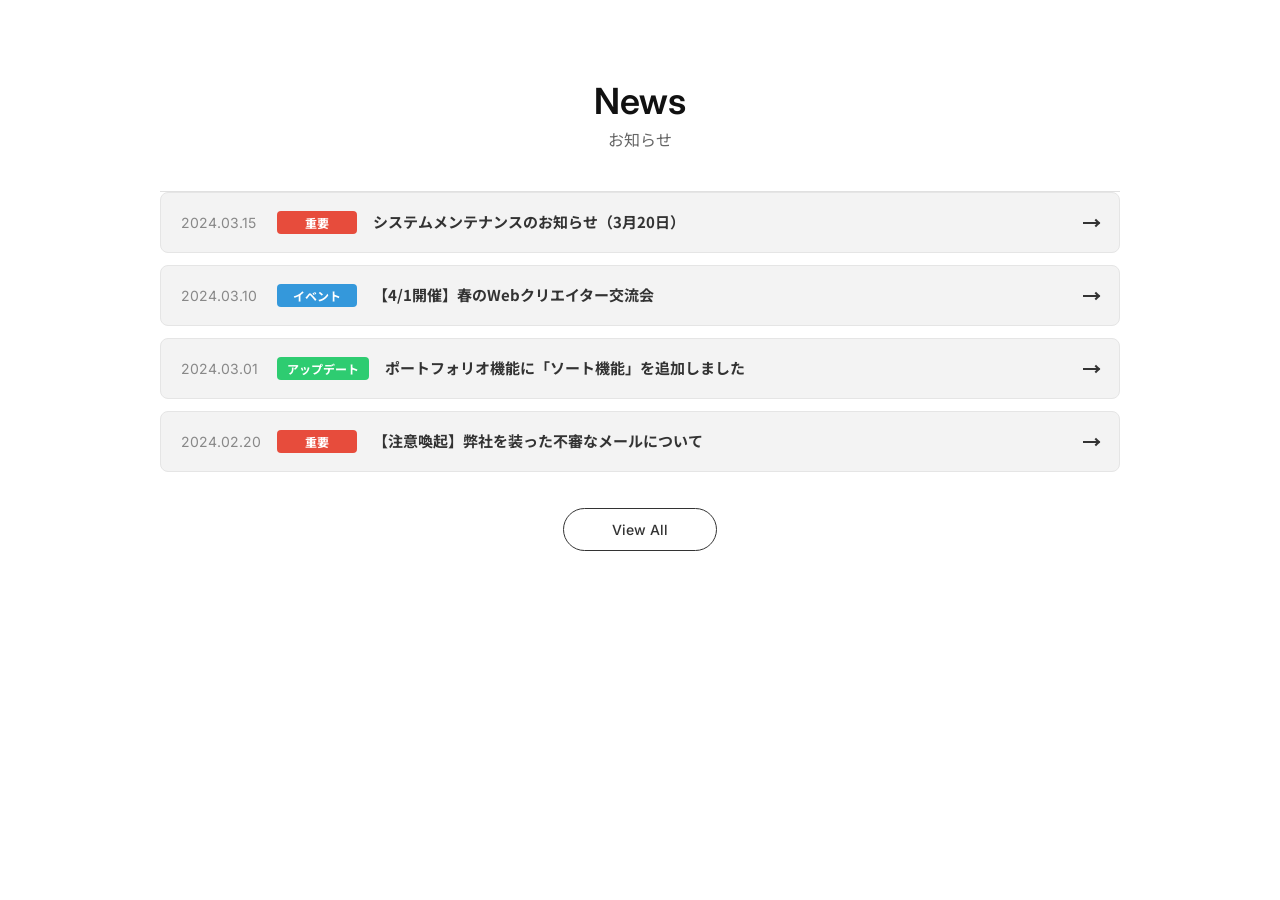
==== index.html @ e1fb47fe "初回アップ" ====
<!DOCTYPE html>
<html lang="ja">
<head>
  <meta charset="UTF-8">
  <meta name="viewport" content="width=device-width, initial-scale=1.0">
  <title>News / お知らせ</title>
  <link rel="preconnect" href="https://fonts.googleapis.com">
  <link rel="preconnect" href="https://fonts.gstatic.com" crossorigin>
  <link href="https://fonts.googleapis.com/css2?family=Noto+Sans+JP:wght@400;500;700&family=Inter:wght@400;500;600&display=swap" rel="stylesheet">

  <link rel="stylesheet" href="./css/style.css">
  </head>

  <body>
<section class="news">
  <div class="news__inner">

      <h2 class="news__heading">
        <span class="news__heading-en">News</span>
        <span class="news__heading-ja">お知らせ</span>
      </h2>


    <div class="news__list">

      <article class="news__item">
        <a href="#" class="news__link">
        <time class="news__date" datetime="2024-03-15">2024.03.15</time>
        <span class="news__label news__label--important">重要</span>
        <p class="news__title">システムメンテナンスのお知らせ（3月20日）</p>
        <span class="news__arrow"></span>
        </a>
      </article>

      <article class="news__item">
        <a href="#" class="news__link">
        <time class="news__date" datetime="2024-03-10">2024.03.10</time>
        <span class="news__label news__label--event">イベント</span>
        <p class="news__title">【4/1開催】春のWebクリエイター交流会</p>
        <span class="news__arrow"></span>
        </a>
      </article>

      <article class="news__item">
        <a href="#" class="news__link">
        <time class="news__date" datetime="2024-03-01">2024.03.01</time>
        <span class="news__label news__label--update">アップデート</span>
        <p class="news__title">ポートフォリオ機能に「ソート機能」を追加しました</p>
        <span class="news__arrow"></span>
        </a>
      </article>

      <article class="news__item">
        <a href="#" class="news__link">
        <time class="news__date" datetime="2024-02-20">2024.02.20</time>
        <span class="news__label news__label--important">重要</span>
        <p class="news__title">【注意喚起】弊社を装った不審なメールについて</p>
        <span class="news__arrow"></span>
        </a>
      </article>

    </div>

    <div class="news__btn-wrap">
      <a href="#" class="news__btn">View All</a>
    </div>

  </div>
</section>

</body>
</html>
---- css/style.css ----
/* ===========================
       Reset & Base
    =========================== */
    *, *::before, *::after {
      box-sizing: border-box;
      margin: 0;
      padding: 0;
    }

    body {
      font-family: 'Noto Sans JP', 'Inter', sans-serif;
      color: #333;
    }

    a{
      text-decoration: none;
      color:#333;
    }

    /* ===========================
       News Section
    =========================== */
    .news {
      padding: 80px 0;
    }

    .news__inner {
      max-width: 1000px;
      margin: 0 auto;
      padding: 0 20px;
    }

    /* ===========================
       Heading
    =========================== */
    .news__heading {
      text-align: center;
      margin-bottom: 40px;
    }

    .news__heading-en {
      display: block;
      font-family: 'Inter', sans-serif;
      font-size: 36px;
      font-weight: 600;
      color: #111;
      line-height: 1.2;
    }

    .news__heading-ja {
      display: block;
      font-size: 16px;
      font-weight: 400;
      color: #666;
      margin-top: 4px;
    }

    /* ===========================
       List
    =========================== */
    .news__list {
      border-top: 1px solid #e0e0e0;
    }

    /* ===========================
       Item
    =========================== */
    .news__item {
      padding: 0;
      border-bottom: none;
      margin-bottom: 12px;
    }

    .news__link {
      display: flex;
      align-items: center;
      gap: 16px;
      width: 100%;
      padding: 18px 20px;
      background: #f3f3f3;
      border: 1px solid #e5e5e5;
      border-radius: 8px;
      transition: background-color 0.2s, border-color 0.2s;
    }

    .news__link:hover {
      background-color: #fff;
      border-color: #dcdcdc;
    }

    .news__date {
      font-family: 'Inter', sans-serif;
      font-size: 14px;
      color: #888;
      white-space: nowrap;
      min-width: 80px;
    }

    /* ===========================
       Labels
    =========================== */
    .news__label {
      display: inline-block;
      font-size: 12px;
      font-weight: 700;
      padding: 3px 10px;
      border-radius: 4px;
      white-space: nowrap;
      min-width: 80px;
      text-align: center;
    }

    .news__label--important {
      background-color: #E74C3C;
      color: #fff;
    }

    .news__label--event {
      background-color: #3498db;
      color: #fff;
    }

    .news__label--update {
      background-color: #2ecc71;
      color: #fff;
    }

    .news__title {
      flex: 1;
      font-size: 15px;
      font-weight: 700;
      line-height: 1.5;
    }

.news__arrow {
  width: 16px;
  height: 2px;
  background-color: #333;
  position: relative;
  flex-shrink: 0;
  transition: all 0.2s;
}

.news__arrow::after {
  content: '';
  position: absolute;
  right: 0;
  top: 50%;
  width: 6px;
  height: 6px;
  border-top: 2px solid #333;
  border-right: 2px solid #333;
  transform: translateY(-50%) rotate(45deg);
  transition: all 0.2s;
}
.news__link:hover .news__arrow {
  background-color: transparent;
}

    /* ===========================
       Button
    =========================== */
    .news__btn-wrap {
      text-align: center;
      margin-top: 36px;
    }

    .news__btn {
      display: inline-block;
      padding: 12px 48px;
      border: 1px solid #333;
      border-radius: 999px;
      background: transparent;
      font-size: 14px;
      font-family: 'Inter', sans-serif;
      font-weight: 500;
      color: #333;
      cursor: pointer;
      transition: background-color 0.2s, color 0.2s;
      text-decoration: none;
    }

    .news__btn:hover {
      background-color: #333;
      color: #fff;
    }

    /* ===========================
       SP (768px以下)
    =========================== */

@media (max-width: 768px) {
    .news {
      padding: 40px 0;
    }

    .news__inner {
      padding: 0 20px;
      max-width: 415px;
      margin: 0 auto;
    }

    .news__heading {
      margin-bottom: 32px;
    }

    .news__heading-en {
      font-size: 26px;
    }

    .news__heading-ja {
      font-size: 14px;
    }

    .news__list {
      border-top: none;
    }

    .news__item {
      padding: 0;
      margin-bottom: 12px;
      border-bottom: none;
      background: transparent;
    }

    .news__link {
      display: grid;
      grid-template-columns: auto auto 1fr auto;
      grid-template-areas:
        "date label . arrow"
        "title title title arrow";
      column-gap: 8px;
      row-gap: 8px;
      align-items: center;
      width: 100%;

      background-color: #f3f3f3;
      border-radius: 12px;
      padding: 16px;
      transition: background-color 0.2s;
    }

    .news__link:hover {
      background-color: #e9e9e9;
    }

    .news__date {
      grid-area: date;
      font-size: 12px;
      min-width: auto;
      color: #888;
    }

    .news__label {
      grid-area: label;
      font-size: 11px;
      padding: 2px 8px;
      min-width: auto;
      justify-self: start;
    }

    .news__title {
      grid-area: title;
      width: 100%;
      font-size: 14px;
      line-height: 1.5;
      font-weight: 700;

      display: -webkit-box;
      -webkit-line-clamp: 2;
      -webkit-box-orient: vertical;
      overflow: hidden;
      text-overflow: ellipsis;
    }

    .news__arrow {
      grid-area: arrow;
      justify-self: end;
      align-self: center;
    }

    .news__btn-wrap {
      margin-top: 16px;
    }

    .news__btn {
      padding: 10px 40px;
      font-size: 14px;
    }
  }
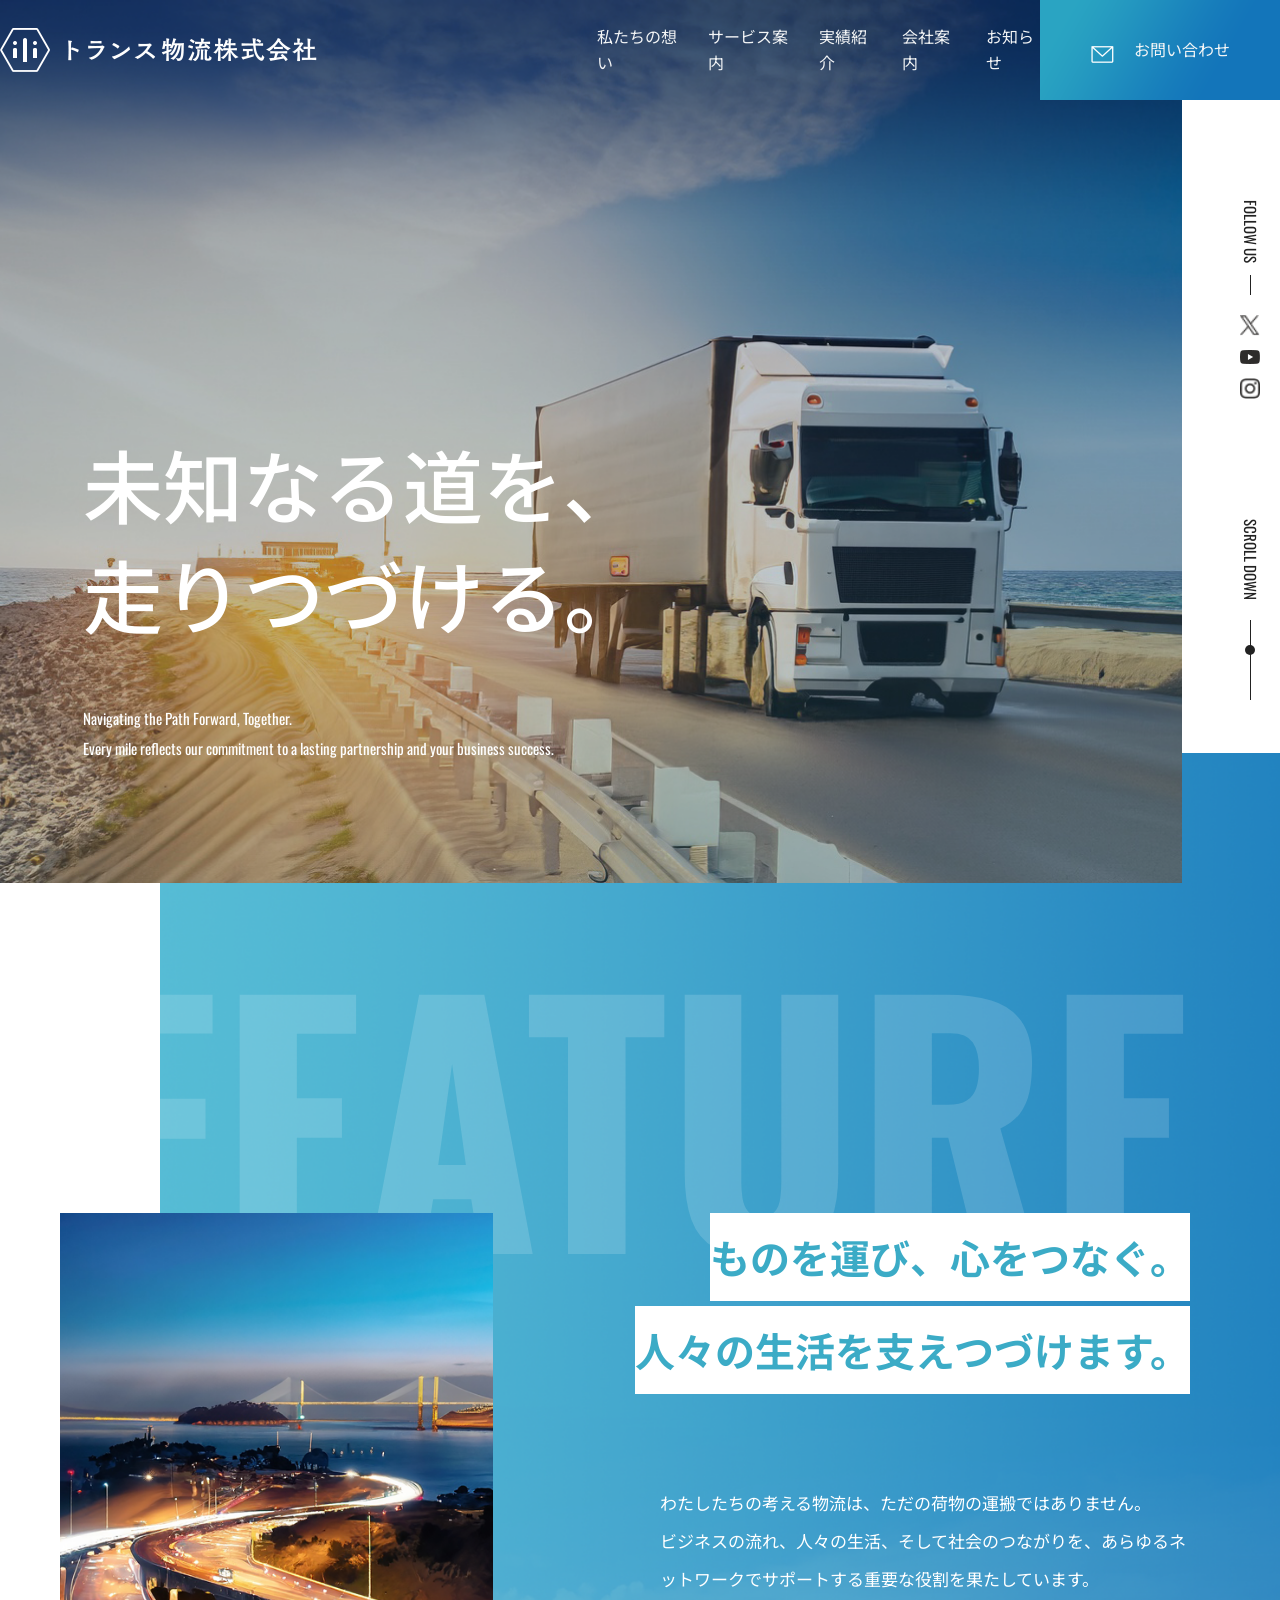
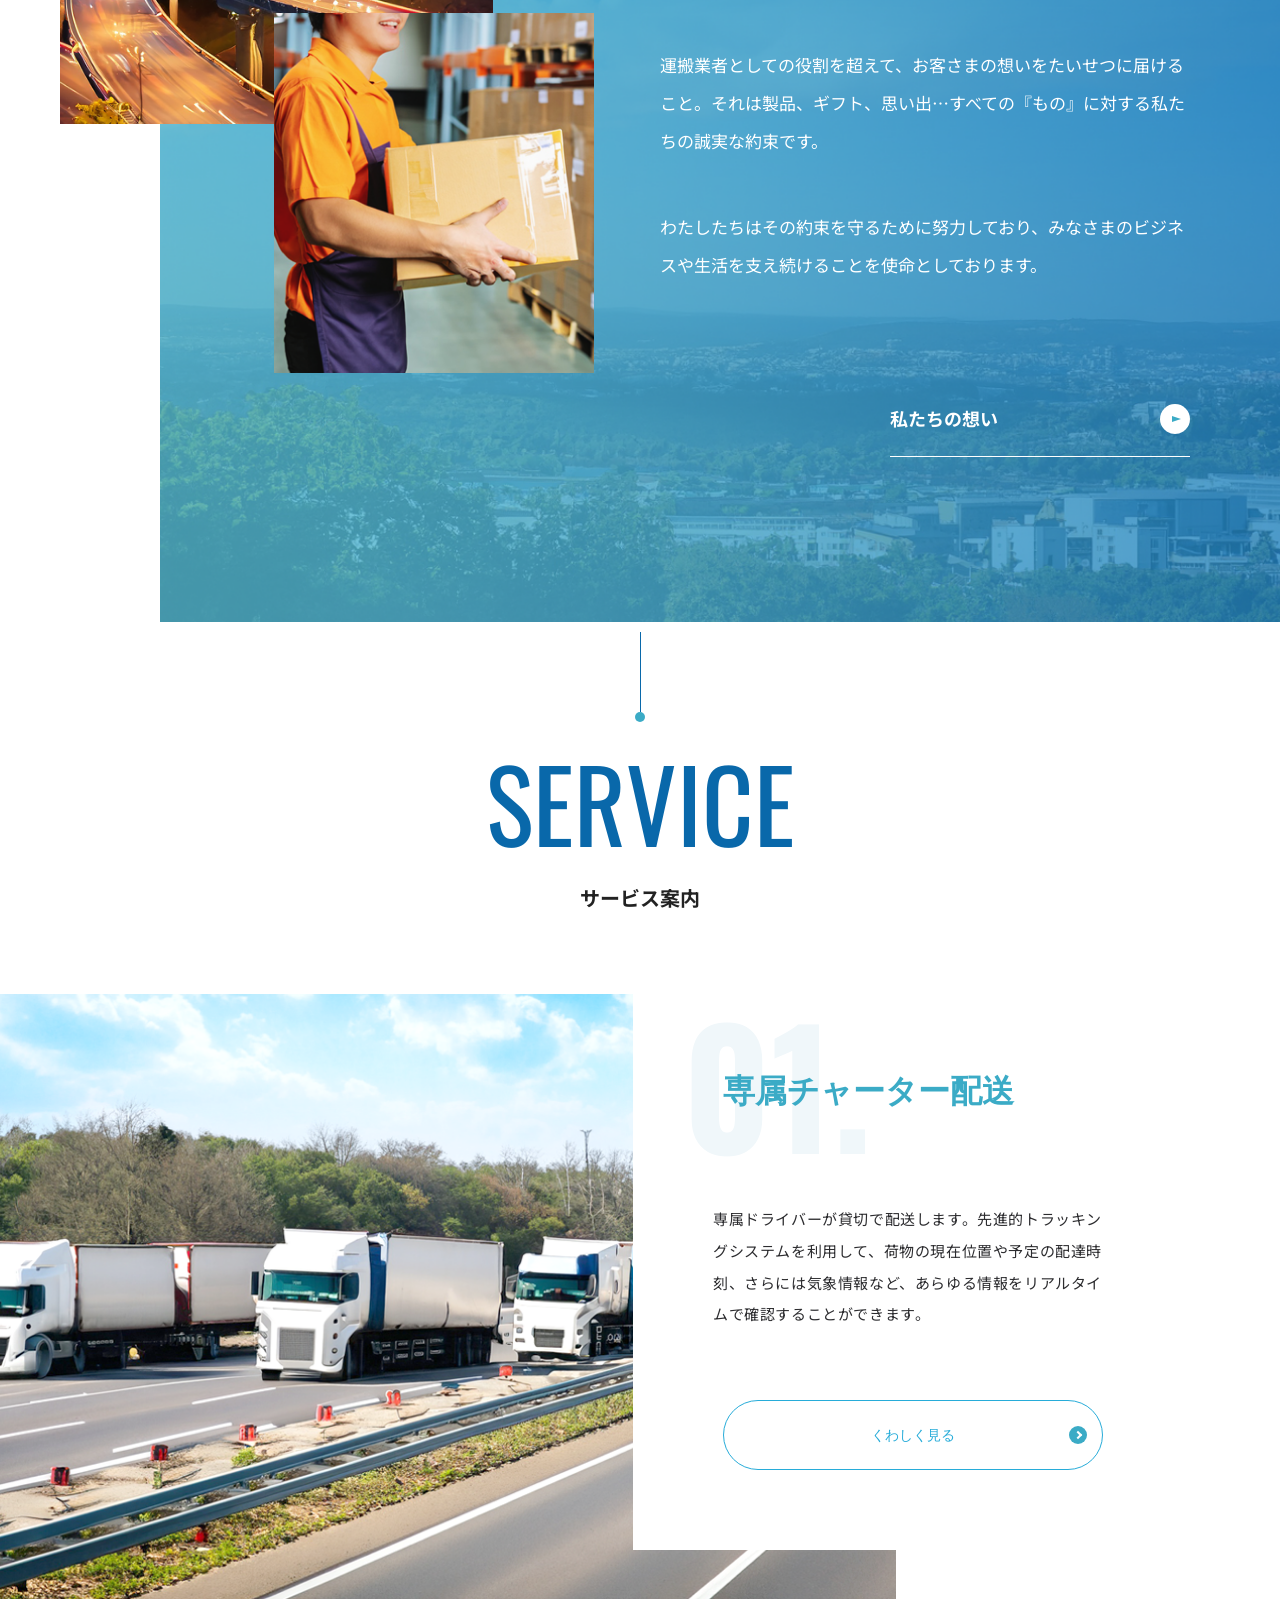
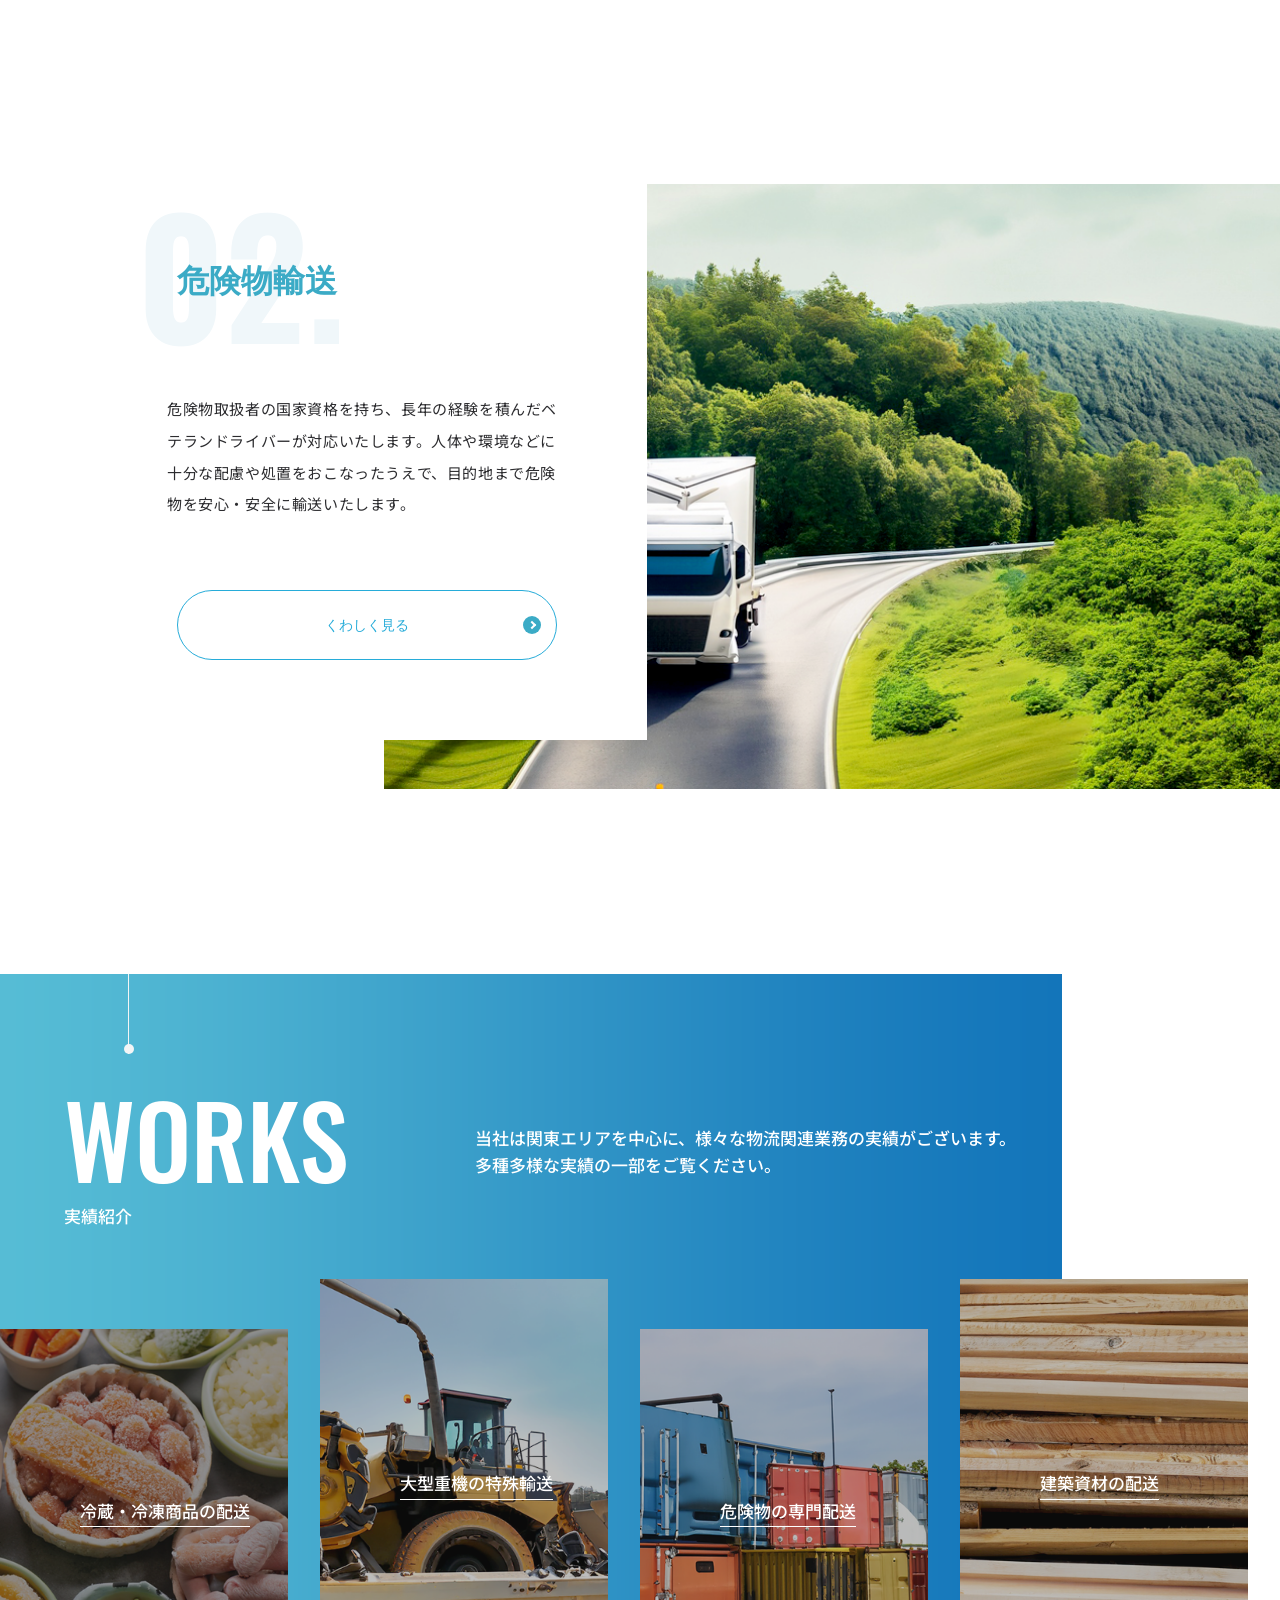
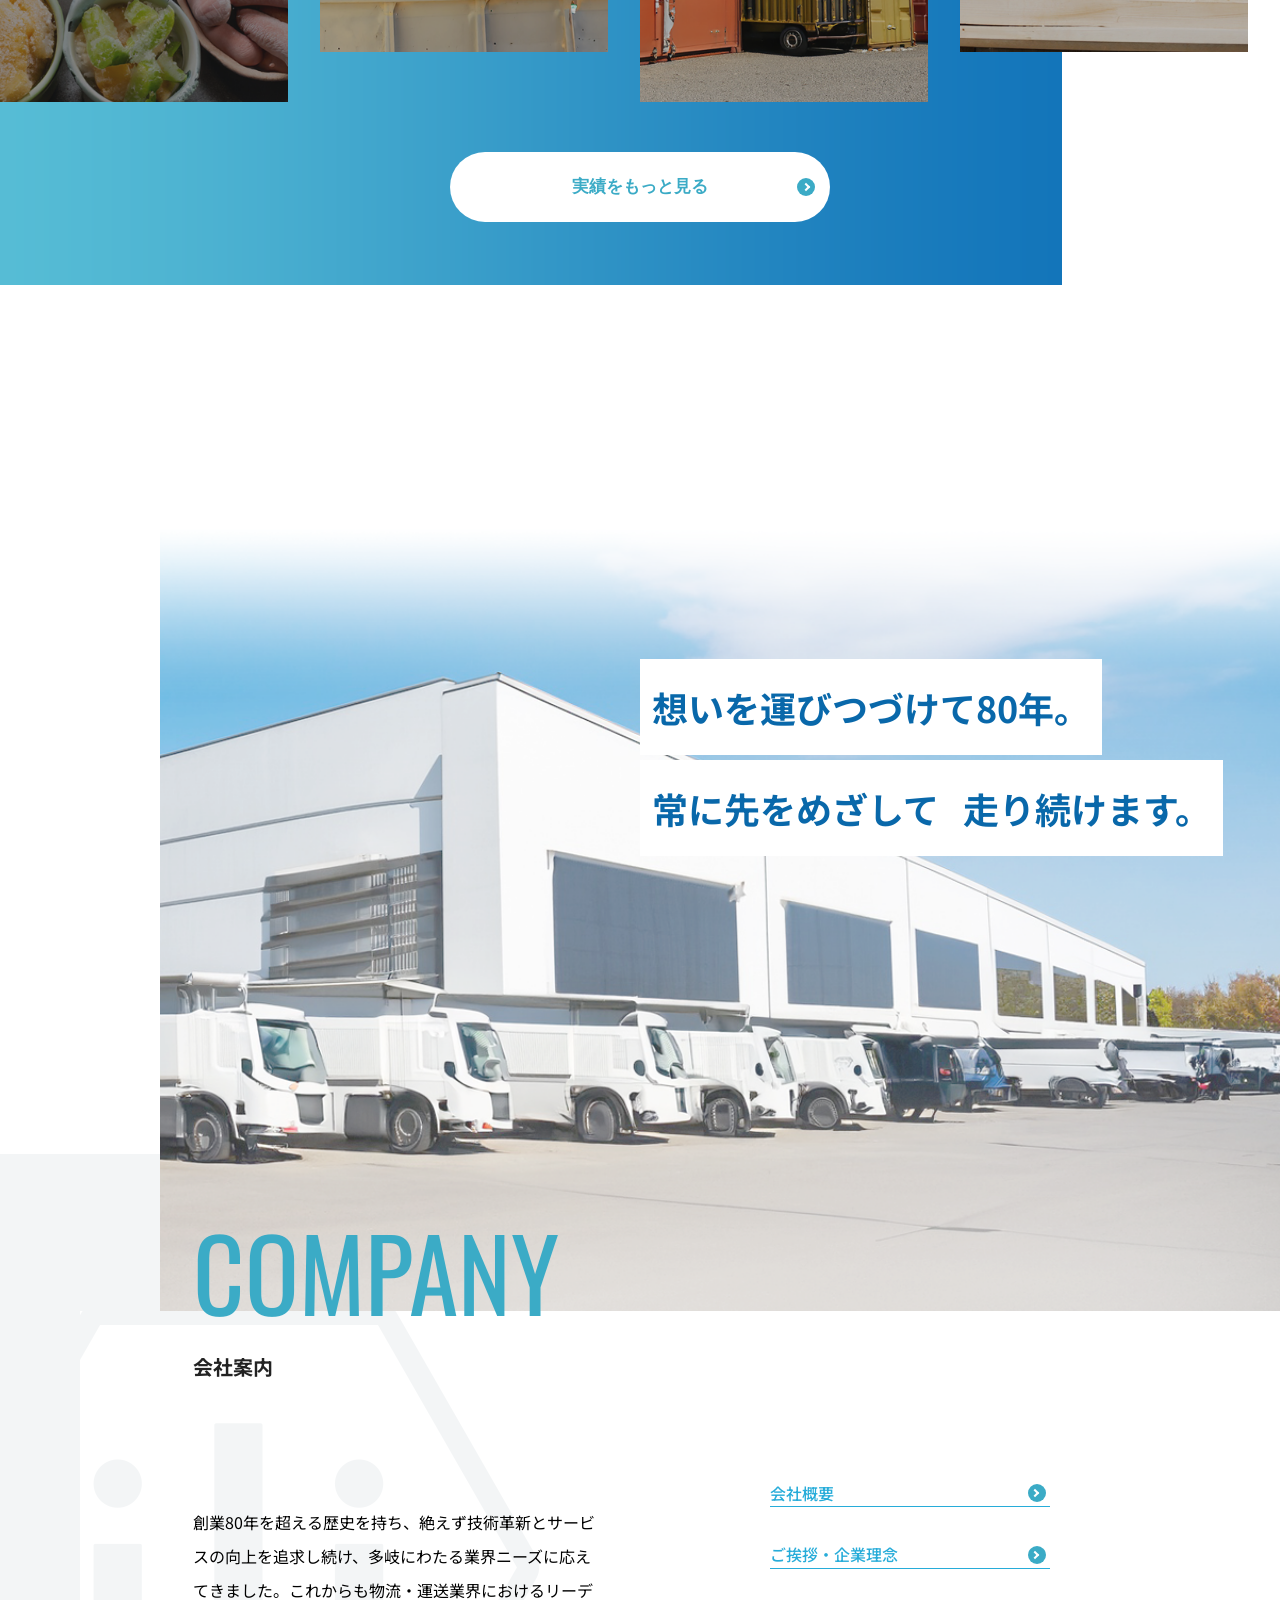
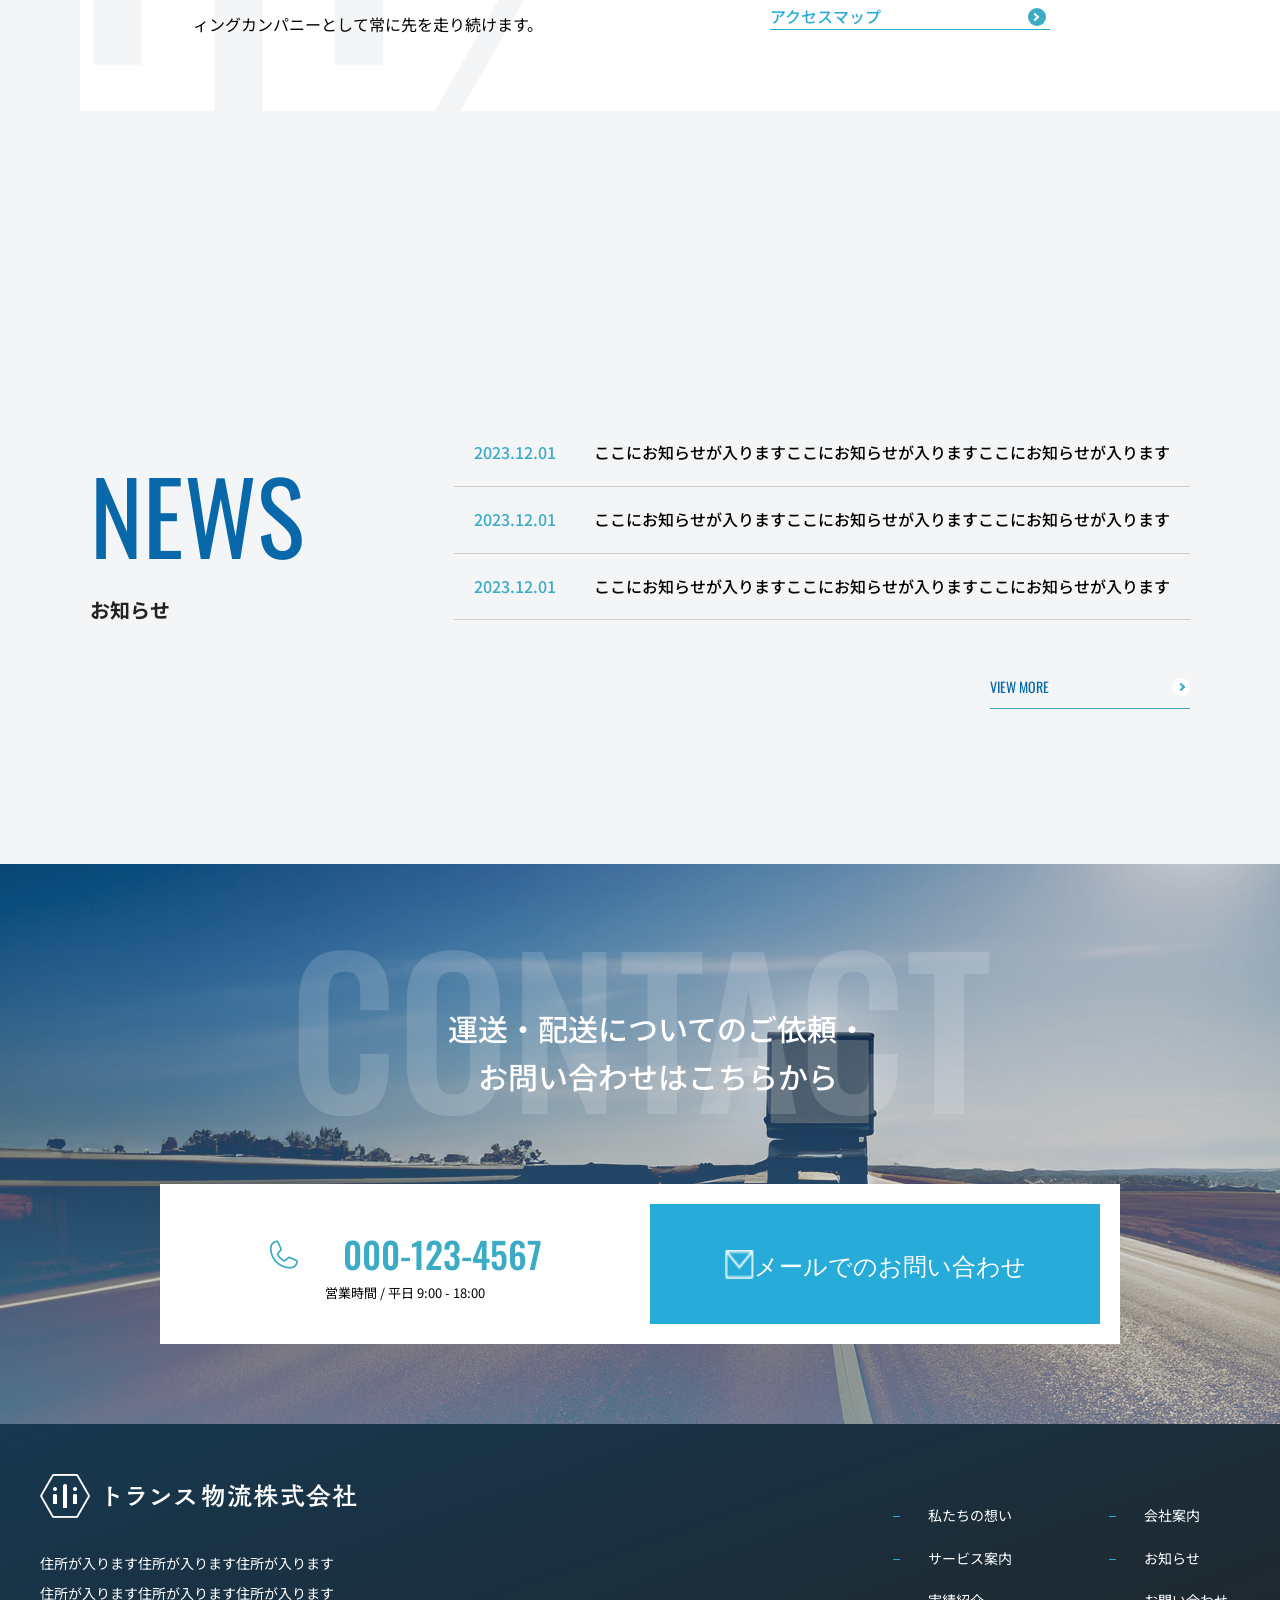
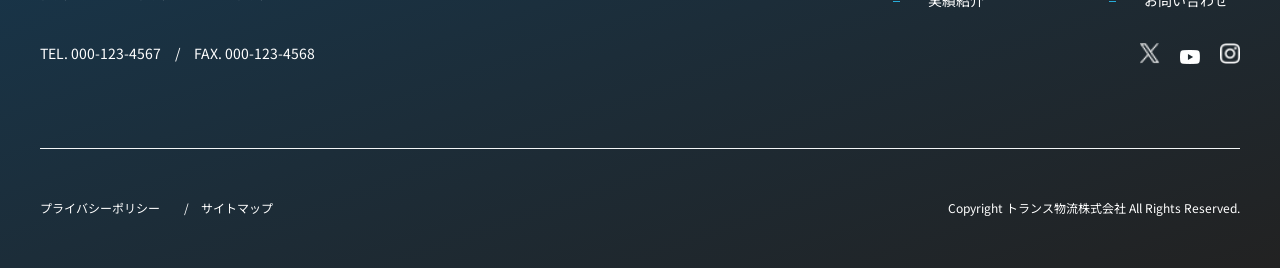
==== commit dccbd848: "正しいデータに修正" ====
--- a/index.html
+++ b/index.html
@@ -3,70 +3,244 @@
 <head>
   <meta charset="UTF-8">
   <meta name="viewport" content="width=device-width, initial-scale=1.0">
-  <title>News / お知らせ</title>
-  <link rel="preconnect" href="https://fonts.googleapis.com">
-  <link rel="preconnect" href="https://fonts.gstatic.com" crossorigin>
-  <link href="https://fonts.googleapis.com/css2?family=Noto+Sans+JP:wght@400;500;700&family=Inter:wght@400;500;600&display=swap" rel="stylesheet">
-
-  <link rel="stylesheet" href="./css/style.css">
-  </head>
-
-  <body>
-<section class="news">
-  <div class="news__inner">
-
-      <h2 class="news__heading">
-        <span class="news__heading-en">News</span>
-        <span class="news__heading-ja">お知らせ</span>
-      </h2>
-
-
-    <div class="news__list">
-
-      <article class="news__item">
-        <a href="#" class="news__link">
-        <time class="news__date" datetime="2024-03-15">2024.03.15</time>
-        <span class="news__label news__label--important">重要</span>
-        <p class="news__title">システムメンテナンスのお知らせ（3月20日）</p>
-        <span class="news__arrow"></span>
-        </a>
-      </article>
-
-      <article class="news__item">
-        <a href="#" class="news__link">
-        <time class="news__date" datetime="2024-03-10">2024.03.10</time>
-        <span class="news__label news__label--event">イベント</span>
-        <p class="news__title">【4/1開催】春のWebクリエイター交流会</p>
-        <span class="news__arrow"></span>
-        </a>
-      </article>
-
-      <article class="news__item">
-        <a href="#" class="news__link">
-        <time class="news__date" datetime="2024-03-01">2024.03.01</time>
-        <span class="news__label news__label--update">アップデート</span>
-        <p class="news__title">ポートフォリオ機能に「ソート機能」を追加しました</p>
-        <span class="news__arrow"></span>
-        </a>
-      </article>
-
-      <article class="news__item">
-        <a href="#" class="news__link">
-        <time class="news__date" datetime="2024-02-20">2024.02.20</time>
-        <span class="news__label news__label--important">重要</span>
-        <p class="news__title">【注意喚起】弊社を装った不審なメールについて</p>
-        <span class="news__arrow"></span>
-        </a>
-      </article>
-
-    </div>
-
-    <div class="news__btn-wrap">
-      <a href="#" class="news__btn">View All</a>
-    </div>
-
+  <title>トランス物流株式会社</title>
+
+    <link rel="icon" href="./pc_img/logo_mark.png">
+
+    <link rel="stylesheet" href="./css/reset.css">
+    <link rel="stylesheet" href="./css/style.css">
+
+    <link rel="preconnect" href="https://fonts.googleapis.com">
+<link rel="preconnect" href="https://fonts.gstatic.com" crossorigin>
+<link href="https://fonts.googleapis.com/css2?family=Noto+Sans+JP:wght@100..900&family=Oswald:wght@200..700&display=swap" rel="stylesheet">
+
+</head>
+<body>
+
+<div id="header"></div>
+
+      <!-- ▼mainvisual -->
+<main>
+    <div class="mv img-zoom">
+      <img src="./pc_img/visual.png" alt="">
+        <div class="catch">
+    <h1>未知なる道を、<br>
+      走りつづける。</h1>
+      <p>Navigating the Path Forward, Together.<br>
+Every mile reflects our commitment to a lasting partnership <br class="break-keep">and your business success.</p>
   </div>
-</section>
+    </div>
+    <!-- ▼sns -->
+    <div class="sns_wrapper">
+<div class="sns">
+  <p class="follow_text">FOLLOW US</p>
+  <span class="sns_line"></span>
+  <div class="sns_list">
+    <a href="#"><img src="./pc_img/icon_x.png" alt=""></a>
+    <a href="#"><img src="./pc_img/icon_youtube.png" alt=""></a>
+    <a href="#"><img src="./pc_img/icon_insta.png" alt=""></a>
+  </div>
+</div>
+    <div class="scroll">
+      <p>SCROLL DOWN</p>
+      <div class="scrolldown"><span></span></div>
+    </div>
+  </div>
+
+    <section class= "feature">
+    <div class="feature_inner">
+      <h2 class="heading_h2 fade-up">FEATURE</h2>
+    <div class="feature_img-area">
+    <div class="feature_img img-zoom">
+      <img src="./pc_img/img01.png" alt="">
+    </div>
+    <div class="feature_img img-zoom">
+      <img src="./pc_img/img02.png" alt="">
+    </div>
+    </div>
+    <div class="feature_text-area">
+      <div class="feature_text">
+      <p class="feature_text_lead">ものを運び、心をつなぐ。</p>
+      <p class="feature_text_lead">人々の生活を支えつづけます。</p>
+      </div>
+    <div class="feature__sentence">
+      <p class="feature__text">
+                わたしたちの考える物流は、ただの荷物の運搬ではありません。<br>
+                ビジネスの流れ、人々の生活、そして社会のつながりを、あらゆるネットワークでサポートする重要な役割を果たしています。
+              </p>
+              <p class="feature__text">
+                運搬業者としての役割を超えて、お客さまの想いをたいせつに届けること。それは製品、ギフト、思い出…すべての『もの』に対する私たちの誠実な約束です。
+              </p>
+              <p class="feature__text">
+                わたしたちはその約束を守るために努力しており、みなさまのビジネスや生活を支え続けることを使命としております。
+              </p>
+    </div>
+                <div class="feature__btn btn-border">
+              <a href="">私たちの想い</a>
+            </div>
+    </div>
+    </div>
+  </section>
+
+          <div class="scrolldown2"><span></span></div>
+
+              <section class="service_section">
+          <h2 class="heading__h2 fade-up">SERVICE<span>サービス案内</span></h2>
+      <ol class="service_list">
+        <li class="service_item">
+          <div class="service_img img-zoom">
+            <img src="./pc_img/service_img.png" alt="">
+          </div>
+          <div class="service_text">
+            <h3 class="heading__h3"><span>01.</span>専属チャーター配送</h3>
+            <p class="service__text">
+                専属ドライバーが貸切で配送します。先進的トラッキングシステムを利用して、荷物の現在位置や予定の配達時刻、さらには気象情報など、あらゆる情報をリアルタイムで確認することができます。
+              </p>
+              <div class="service_btn">
+                <a href="#" class="arrow3">くわしく見る</a>
+              </div>
+          </div>
+        </li>
+        <li class="service_item">
+          <div class="service_img img-zoom">
+        <img src="./pc_img/service2_img.png" alt="">
+          </div>
+          <div class="service_text">
+              <h3 class="heading__h3"><span>02.</span>危険物輸送</h3>
+            <p class="service__text">
+                危険物取扱者の国家資格を持ち、長年の経験を積んだベテランドライバーが対応いたします。人体や環境などに十分な配慮や処置をおこなったうえで、目的地まで危険物を安心・安全に輸送いたします。
+              </p>
+              <div class="service_btn">
+                <a href="#" class="arrow3">くわしく見る</a>
+              </div>
+          </div>
+        </li>
+      </ol>
+    </section>
+
+        <section class="work_section">
+    <div class="scrolldown3"><span></span></div>
+    <div class="work_flex">
+      <div class="work_heading">
+    <h2 class="fade-up">WORKS</h2>
+          <p>実績紹介</p>
+        </div>
+          <p class="work_text">当社は関東エリアを中心に、様々な物流関<br class="break-keep">連業務の実績がございます。<br>
+多種多様な実績の一部をご覧ください。</p>
+          </div>
+          <div class="work_flex_wrap">
+            <div class="work_contents work_item img-zoom">
+              <img src=".//pc_img/img-w-1.png" alt="">
+            <p>冷蔵・冷凍商品の配送</p>
+            </div>
+            <div class="work_contents img-zoom">
+              <img src=".//pc_img/img-w-2.png" alt="">
+            <p>大型重機の特殊輸送</p>
+            </div>
+            <div class="work_contents work_item img-zoom">
+              <img src=".//pc_img/img-w-3.png" alt="">
+            <p>危険物の専門配送</p>
+          </div>
+            <div class="work_contents img-zoom">
+              <img src=".//pc_img/img-w-4.png" alt="">
+            <p>建築資材の配送</p>
+          </div>
+        </div>
+                  <div class="work_link">
+          <a href="#" class="arrow3">実績をもっと見る</a>
+          </div>
+    </section>
+
+    
+    <section class="company_section">
+      <div class="bg_img img-zoom">
+        <img src=".//pc_img/bg_company.png" alt="">
+      </div>
+      <div class="company_catch">
+        <!-- <p>想いを運びつづけて80年。</p>
+        <p>常に先をめざして</p>
+        <p class="break-keep">走り続けます。</p> -->
+          <span>想いを運びつづけて80年。</span><br>
+          <span>常に先をめざして</span
+          ><br  class="break-keep"><span>走り続けます。</span>
+      </div>
+      <div class="company_inner">
+          <h2 class="heading__h2 fade-up">COMPANY<span>会社案内</span></h2>
+          
+            <div class="company_inner_contents">
+                <p class="company_text">
+              創業80年を超える歴史を持ち、絶えず技術革新とサービスの向上を追求し続け、多岐にわたる業界ニーズに応えてきました。これからも物流・運送業界におけるリーディングカンパニーとして常に先を走り続けます。
+            </p>
+              <div class="company_inner_right">
+                <div class="company_flex"><a href="#">会社概要</a><a href="#" class="arrow2"></a></div>
+                <div class="company_flex"><a href="#">ご挨拶・企業理念</a><a href="#" class="arrow2"></a></div>
+                <div class="company_flex"><a href="#">アクセスマップ</a><a href="#" class="arrow2"></a></div>
+              </div>
+            </div>
+          </div>
+    </section>
+
+            <section class="news_section">
+          <div class="news_inner">
+            <div class="news">
+              <h2 class="heading__h2 fade-up">NEWS<span>お知らせ</span></h2>
+        <div class="new_box">
+           <ul class="news-list">
+    <li class="item">
+        <a href="#">
+            <p class="date">2023.12.01</p>
+            <p class="title">ここにお知らせが入りますここにお知らせが入りますここにお知らせが入ります</p>
+        </a>
+    </li>
+    <li class="item">
+        <a href="#">
+            <p class="date">2023.12.01</p>
+            <p class="title">ここにお知らせが入りますここにお知らせが入りますここにお知らせが入ります</p>
+        </a>
+    </li>
+    <li class="item">
+        <a href="#">
+            <p class="date">2023.12.01</p>
+            <p class="title">ここにお知らせが入りますここにお知らせが入りますここにお知らせが入ります</p>
+        </a>
+    </li>
+</ul>
+        </div>
+
+                </div>
+        <div class="new_link">
+        <a href="#" class="arrow">VIEW MORE</a>
+      </div>
+      </div>
+    </section>
+
+
+         <section class="CONTACT_section">
+      <h2 class="fade-up">CONTACT</h2>
+        <div class="contact_text">
+          <p>運送・配送についてのご依頼・<br>
+            お問い合わせはこちらから</p>
+        </div>
+        <div class="contact_inner">
+          <div class="contact_inner_left">
+            <div class="contact_inner_left_flex">
+            <img src=".//pc_img/icon_tel.png" alt="">
+            <p>000-123-4567</p>
+            </div>
+            <p class="contact_inner_text">営業時間 / 平日 9:00 - 18:00</p>
+          </div>
+        <a href="#" class="contact_inner_right">
+          <img src="./pc_img/icon_mail.png" alt="">
+            <p>メールでのお問い合わせ</p>
+        </a>
+      </div>
+      </section>
+</main>
+
+<div id="footer"></div>
+
+<script src="./js/jquery-3.7.1.js"></script>
+<script src="./js/script.js"></script>
 
 </body>
-</html>
+</html>
--- a/css/style.css
+++ b/css/style.css
@@ -1,291 +1,2120 @@
-
-    /* ===========================
-       Reset & Base
-    =========================== */
-    *, *::before, *::after {
-      box-sizing: border-box;
-      margin: 0;
-      padding: 0;
-    }
-
-    body {
-      font-family: 'Noto Sans JP', 'Inter', sans-serif;
-      color: #333;
-    }
-
-    a{
-      text-decoration: none;
-      color:#333;
-    }
-
-    /* ===========================
-       News Section
-    =========================== */
-    .news {
-      padding: 80px 0;
-    }
-
-    .news__inner {
-      max-width: 1000px;
-      margin: 0 auto;
-      padding: 0 20px;
-    }
-
-    /* ===========================
-       Heading
-    =========================== */
-    .news__heading {
-      text-align: center;
-      margin-bottom: 40px;
-    }
-
-    .news__heading-en {
-      display: block;
-      font-family: 'Inter', sans-serif;
-      font-size: 36px;
-      font-weight: 600;
-      color: #111;
-      line-height: 1.2;
-    }
-
-    .news__heading-ja {
-      display: block;
-      font-size: 16px;
-      font-weight: 400;
-      color: #666;
-      margin-top: 4px;
-    }
-
-    /* ===========================
-       List
-    =========================== */
-    .news__list {
-      border-top: 1px solid #e0e0e0;
-    }
-
-    /* ===========================
-       Item
-    =========================== */
-    .news__item {
-      padding: 0;
-      border-bottom: none;
-      margin-bottom: 12px;
-    }
-
-    .news__link {
-      display: flex;
-      align-items: center;
-      gap: 16px;
-      width: 100%;
-      padding: 18px 20px;
-      background: #f3f3f3;
-      border: 1px solid #e5e5e5;
-      border-radius: 8px;
-      transition: background-color 0.2s, border-color 0.2s;
-    }
-
-    .news__link:hover {
-      background-color: #fff;
-      border-color: #dcdcdc;
-    }
-
-    .news__date {
-      font-family: 'Inter', sans-serif;
-      font-size: 14px;
-      color: #888;
-      white-space: nowrap;
-      min-width: 80px;
-    }
-
-    /* ===========================
-       Labels
-    =========================== */
-    .news__label {
-      display: inline-block;
-      font-size: 12px;
-      font-weight: 700;
-      padding: 3px 10px;
-      border-radius: 4px;
-      white-space: nowrap;
-      min-width: 80px;
-      text-align: center;
-    }
-
-    .news__label--important {
-      background-color: #E74C3C;
-      color: #fff;
-    }
-
-    .news__label--event {
-      background-color: #3498db;
-      color: #fff;
-    }
-
-    .news__label--update {
-      background-color: #2ecc71;
-      color: #fff;
-    }
-
-    .news__title {
-      flex: 1;
-      font-size: 15px;
-      font-weight: 700;
-      line-height: 1.5;
-    }
-
-.news__arrow {
-  width: 16px;
-  height: 2px;
-  background-color: #333;
-  position: relative;
-  flex-shrink: 0;
-  transition: all 0.2s;
-}
-
-.news__arrow::after {
+/* ==========
+共通
+==========*/
+*,
+*::before,
+*::after {
+  box-sizing: border-box;
+}
+
+html,
+body {
+  overflow-x: hidden;
+}
+
+body {
+  color:#2c2c2f;
+  font-family: 'Noto Serif JP', serif;
+	line-height: 1.6;
+	font-size: 14px;
+  font-weight: 400;
+}
+
+img{
+  width: 100%;
+}
+
+li{
+  list-style: none;
+}
+
+a{
+  color: #000;
+}
+.heading__h2 {
+  color: #0968aa;
+  font-size: 100px;
+  font-family: "Oswald", sans-serif;
+  text-align: center;
+}
+.heading__h2 span {
+  display: block;
+  color: #222222;
+  font-weight: bold;
+  font-size: 20px;
+  font-family: "Noto Sans JP", sans-serif;
+  text-align: center;
+}
+.heading__h3 {
+  position: relative;
+  z-index: 1;
+  margin-top: -40px;
+  margin-bottom: 50px;
+  padding: 108px 40px 40px 40px;
+  color: #3babc6;
+  font-weight: bold;
+  font-size: 32px;
+  font-family: "Oswald", sans-serif;
+}
+.heading__h3 span {
+  position: absolute;
+  top: 0;
+  left: 0;
+  z-index: -1;
+  color: #f0f7fa;
+  font-size: 160px;
+  font-family: "Oswald", sans-serif;
+}
+.break-keep{
+  display: none;
+}
+
+@media screen and (max-width: 767px) {
+
+.break-keep{
+    display: block;
+  }
+}
+/* ==========
+header
+==========*/
+.burger_menu{
+  display: none;
+}
+
+header {
+	align-items: center;
+	position: fixed;
+	z-index: 1000;
+	width: 100%;
+}
+
+.header.change-color{
+  background-color: #1660739e;
+}
+
+header > .flex{
+  display: flex;
+  align-items: center;
+  justify-content: space-between;
+}
+
+.flex{
+  display: flex;
+  flex-wrap: nowrap;
+  align-items: center;
+}
+
+.flex li a{
+  color: #f3f5f6;
+  font-size: 16px;
+  font-weight: 400;
+}
+
+.log2 img{
+  width: 50%;
+}
+.logo{
+  align-items: center;
+  gap: 18px;
+  justify-content: center;
+}
+
+nav{
+  font-family: "Noto Sans JP";
+  font-weight: 700;
+  color: #f3f5f6;
+  flex: 1;
+  display: flex;
+  justify-content: center;
+}
+
+header ul{
+  gap: 30px;
+  margin: 0 0 0 280px;
+}
+
+.contact{
+  background-image: url(../pc_img/長方形\ 5.png);
+  width: 240px;
+  height: 100px;
+  padding: 0;
+  display: flex;
+  align-items: center;
+  gap: 20px;
+  justify-content: center;
+  z-index: 1000;
+}
+
+.contact a{
+  align-items: center;
+  color: #f3f5f6;
+  font-family: "Noto Sans JP";
+  font-size: 16px;
+  font-weight: 400;
+  margin: 0;
+}
+
+@media screen and (max-width: 1200px){
+  
+  .flex_sp_none{
+    display: none;
+  }
+.logo {
+  margin-right: 0;
+}
+header > .flex {
+  justify-content: center;
+}
+
+  .burger_btn{
+  position: absolute;
+  right: 0;
+  top: 0;
+  }
+
+  .menu_btn {
+  background-image: url("../pc_img/btn_bg.png");
+  background-size: cover;
+  background-repeat: no-repeat;
+	width: 70px;
+	height: 70px;
+	cursor: pointer;
+	z-index: 9999;
+
+	position: relative;
+}
+.menu_btn span {
+	display: inline-block;
+	position: absolute;
+	width: 50%;
+	height: 1px;
+	background: #fff;
+	transition: all .4s;
+  top: 50%;
+  left: 50%;
+  transform: translate(-50%,-50%);
+}
+.menu_btn span:nth-of-type(1){
+	top: 20px;
+}
+.menu_btn span:nth-of-type(2){
+	top: 30px;
+}
+.menu_btn span:nth-of-type(3){
+	top: 40px;
+}
+
+.burger_menu{
+  display: block;
+	width: 100%;
+	height: 60vh;
+	background-color: #3babc6;
+	z-index: 999;
+	position: fixed;
+	top: -10000px;
+	left: 0;
+  }
+
+  /* is-activeがついているとき */
+.burger_menu.is-active{
+  top: 0;
+}
+.menu_btn.is-active span:nth-of-type(1){
+	transform: translate(-11px,8px)rotate(-45deg);
+}
+.menu_btn.is-active span:nth-of-type(2){
+	display: none;
+}
+.menu_btn.is-active span:nth-of-type(3){
+	transform: translate(-11px,-8px)rotate(45deg);
+}
+
+/* ナビ全体レイアウト */
+
+.burger_menu{
+	background-color: #0968aa;
+	height: 700px;
+	align-items: center;
+	justify-content: center;
+}
+.burger_flex{
+  display: flex;
+  align-items: center;
+  gap: 10px;
+  padding: 20px 0;
+}
+.burger_list{
+  text-align: center;
+}
+.burger_menu ul{
+  display: inline-block;
+  text-align: center;
+	list-style: none;
+  padding-left: 0;
+  padding-bottom: 30px;
+  margin: 0 auto;
+}
+
+.burger_menu ul li a{
+  display: block;
+  width: 300px;
+  font-family: "Noto Sans JP";
+  font-weight: 400;
+  font-size: 17px;
+  color: #f3f5f6;
+  border-bottom: 0.5px solid #fff;
+  padding-bottom: 15px;
+  text-align: start;
+}
+ .arrow4{
+  position: relative;
+ }
+.arrow4:before{
   content: '';
-  position: absolute;
-  right: 0;
-  top: 50%;
   width: 6px;
   height: 6px;
-  border-top: 2px solid #333;
-  border-right: 2px solid #333;
+  border: 0;
+  border-top: solid 2px #fff;
+  border-right: solid 2px #fff;
+  transform: rotate(45deg);
+  position: absolute;
+  top: 0;
+  right: 0;
+  bottom: 0;
+  margin: auto;
+}
+.burger_contact{
+  align-items: center;
+  background-color: #fff;
+  margin: 0 auto;
+  width: 300px;
+  height: 200px;
+  padding: 20px;
+}
+.burger_inner img{
+  width: 29px;
+  height: 29px;
+}
+.burger_inner{
+  display: flex;
+  flex-wrap: nowrap;
+  justify-content: center;
+  gap: 20px;
+  align-items: center;
+  margin: 0 auto;
+}
+.burger_inner p{
+  font-family: "Oswald", sans-serif;
+  font-size: 30px;
+  font-weight: bold;
+  color: #3babc6;
+}
+
+.burger_text{
+  color: #000;
+  font-family: "Noto Sans JP", sans-serif;
+  font-size: 16px;
+  margin: 0 auto;
+  text-align: center;
+}
+.burger_contact_sub{
+  margin-top: 10px;
+  background-color: #27acd9;
+  width: 260px;
+  height: 80px;
+}
+.burger_contact_sub p{
+  color: #ffffff;
+  font-size: 16px;
+}
+/* ハンバーガーメニューこのうえまで */
+}
+
+/* ==========
+mainvisual
+==========*/
+.mv{
+  position: relative;
+  z-index: 1;
+}
+.mv{
+  width: calc(100% - 98px);
+}
+.mv img{
+  height: 883px;
+  object-fit: cover;
+}
+.catch{
+  position: absolute;
+  bottom: 120px;
+  left: 7%;
+  color: #ffffff;
+}
+.catch h1{
+  font-size: 80px;
+  font-weight: 500;
+  font-family: "Noto Sans JP", sans-serif;
+  font-optical-sizing: auto;
+  line-height: 1.375;
+  margin-bottom: 55px;
+}
+.catch p{
+  font-size: 15px;
+  font-family: "Oswald", sans-serif;
+  line-height: 2;
+}
+.break-keep{
+  display: none;
+}
+@media screen and (max-width: 767px) {
+  .mv {
+    width: calc(100% - 40px);
+  }
+  .mv img {
+    height: 608px;
+    object-fit: cover;
+    object-position: 65% center;
+  }
+  .catch {
+  left: 20px;
+  bottom: 20px;
+}
+  .catch h1 {
+    font-size: 30px;
+    line-height: 1.5;
+    margin-bottom: 24px;
+  }
+  .catch p {
+    font-size: 10px;
+    line-height: 2;
+  }
+.break-keep{
+  display: block;
+}
+}
+
+
+/* ==========
+sns
+==========*/
+.sns_wrapper{
+  position: absolute;
+  top: 200px;
+  right: 0;
+  width: 60px;
+  display: flex;
+  flex-direction: column;
+  align-items: center;
+  overflow: hidden;
+}
+
+.sns{
+  width: 100%;
+  display: flex;
+  flex-direction: column;
+  align-items: center;
+}
+
+.follow_text{
+  writing-mode: vertical-rl;
+  text-orientation: mixed;
+  margin: 0;
+  color: #222222;
+  font-size: 15px;
+  font-family: "Oswald", sans-serif;
+  line-height: 1;
+}
+
+.sns_line{
+  display: block;
+  width: 1px;
+  height: 20px;
+  background-color: #222222;
+  margin: 12px 0 20px;
+}
+
+.sns_list{
+  display: flex;
+  flex-direction: column;
+  align-items: center;
+  gap: 14px;
+  margin: 0;
+  padding: 0;
+}
+
+.sns_list img{
+  display: block;
+  width: 20px;
+}
+
+.scroll{
+  width: 100%;
+  display: flex;
+  flex-direction: column;
+  align-items: center;
+  margin-top: 120px;
+}
+
+.scroll p{
+  writing-mode: vertical-rl;
+  text-orientation: mixed;
+  margin: 0;
+  color: #222222;
+  font-size: 15px;
+  font-family: "Oswald", sans-serif;
+  line-height: 1;
+}
+
+.scrolldown{
+  position: relative;
+  width: 1px;
+  height: 80px;
+  margin-top: 20px;
+  background: #222222;
+}
+
+.scrolldown:before {
+  content: "";
+  position: absolute;
+  left: 50%;
+  bottom: 45px;
+  width: 10px;
+  height: 10px;
+  transform: translateX(-50%);
+  border-radius: 50%;
+  background:#222222;
+  animation:
+    circlemove 1.6s ease-in-out infinite,
+    cirlemovehide 1.6s ease-out infinite;
+}
+
+.scrolldown:after{
+  display: none;
+}
+@keyframes circlemove{
+      0%{bottom:45px;}
+     100%{bottom:-5px;}
+ }
+
+@keyframes cirlemovehide{
+      0%{opacity:0}
+     50%{opacity:1;}
+    80%{opacity:0.9;}
+  100%{opacity:0;}
+ }
+
+
+@media screen and (max-width: 767px) {
+.sns {
+  display: none;
+}
+
+  .scroll-down {
+    right: -20px;
+  }
+
+  .sns_wrapper{
+  top: 100px;
+}
+}
+
+
+/* ==========
+feature_新
+==========*/
+.feature {
+  position: relative;
+  margin-top: -130px;
+  /* margin-bottom: 190px; */
+  padding: 0 7% 0 12.5%;
+}
+@media screen and (min-width: 1800px) {
+  .feature {
+    padding: 0 7% 0 30%;
+  }
+}
+.feature::before {
+  position: absolute;
+  right: 0;
+  content: "";
+  z-index: -1;
+  width: 87.5%;
+  height: 100%;
+  background-image: url(..//pc_img/bg_feature.png);
+  background-size: cover;
+  background-repeat: no-repeat;
+}
+
+.feature_inner{
+  display: flex;
+  position: relative;
+  max-width: 1280px;
+  margin: 0 auto 0 -100px;
+  padding: 460px 0 165px;
+  overflow-x: visible;
+}
+
+.feature .heading_h2{
+  opacity: 0.2;
+  position: absolute;
+  top: 100px;
+  right: 0;
+  color: rgba(255, 255, 255, 0.15);
+  font-size: 320px;
+  font-family: "Oswald", sans-serif;
+  font-weight: bold;
+  z-index: -1;
+}
+
+.feature_img-area{
+  position: relative;
+  width: 47.28%;
+}
+
+.feature_text-area{
+  width: 52.71%;
+}
+
+.feature_img:first-child {
+  width: 81%;
+  max-width: 500px;
+}
+.feature_img:nth-child(2) {
+  position: absolute;
+  top: 400px;
+  right: 0;
+  width: 60%;
+  max-width: 333px;
+}
+
+.feature_text{
+  margin-bottom: 90px;
+  color: #3babc6;
+  font-size: 40px;
+  text-align: right;
+  font-family: "Noto Sans JP";
+  font-weight:bold;
+}
+
+.feature_text_lead{
+  display: inline-block;
+  padding: 12px 0;
+  background-color: #ffffff;
+}
+
+.feature_text_lead:first-child{
+  margin-bottom: 5px;
+}
+
+.feature__sentence{
+  font-family: "Noto Sans JP";
+  font-weight: normal;
+  font-size: 17px;
+  color: #ffffff;
+  max-width: 530px;
+  margin-left: auto;
+}
+
+.feature__text{
+  padding-bottom: 48px;
+  line-height: 2.235;
+}
+.feature__text:last-child {
+  padding-bottom: 0;
+}
+.btn-border {
+  position: relative;
+  width: 300px;
+  margin-top: 120px;
+  margin-left: auto;
+  border-bottom: 1px solid #ffffff;
+}
+.btn-border a {
+  display: block;
+  position: relative;
+  z-index: 3;
+  width: 100%;
+  height: 100%;
+  padding-bottom: 23px;
+  color: #ffffff;
+  font-family: "Noto Sans JP";
+  font-weight:bold;
+  font-size: 18px;
+}
+.btn-border::before {
+  position: absolute;
+  right: 0;
+  z-index: 2;
+  width: 30px;
+  height: 30px;
+  border-radius: 50%;
+  background-color: #ffffff;
+  content: "";
+}
+.btn-border::after {
+  position: absolute;
+  right: 0;
+  right: 9px;
+  bottom: 34px;
+  z-index: 2;
+  border-top: 3px solid transparent;
+  border-right: 0;
+  border-bottom: 3px solid transparent;
+  border-left: 9px solid #3babc6;
+  border-style: solid;
+  content: "";
+}
+
+@media screen and (max-width: 767px) {
+.feature {
+  padding: 0;
+}
+.feature_inner{
+    flex-direction: column;
+    width: 98vw;
+    margin: 0 auto;
+    padding: 100px 20px 80px;
+}
+.feature .heading_h2{
+  top:120px;
+  left: 10%;
+  font-size: 110px;
+}
+  .feature_img-area {
+    width: 100%;
+    margin-left: auto;
+    padding: 200px 20px 0;
+  }
+  .feature_text-area {
+    width: 100%;
+    margin-left: auto;
+    padding: 0 20px 0 60px;
+  }
+  .feature_text {
+    font-size: 18px;
+    line-height: 1.6;
+    margin-bottom: 40px;
+    text-align: right;
+  }
+
+  .feature_text_lead {
+    display: inline-block;
+    padding: 4px 8px;
+    background: #fff;
+    line-height: 1.5;
+  }
+
+  .feature_text_lead:first-child {
+    margin-bottom: 6px;
+  }
+
+  .feature_img:first-child {
+    width: 70%;
+  }
+  .feature_img:nth-child(2) {
+    position: static;
+    width: 50%;
+    margin-top: -200px;
+    margin-left: auto;
+  }
+  .feature__sentence {
+    width: 100%;
+    max-width: none;
+    margin-left: 0;
+    padding: 0;
+  }
+
+  .feature__text {
+    line-height: 2.1;
+    padding-bottom: 28px;
+  }
+
+  .btn-border {
+  width: 300px;
+  margin: 50px auto 0;
+  }
+}
+
+
+/* ==========
+丸印
+==========*/
+.arrow {
+  position: relative;
+  display: inline-block;
+  padding-left: 22px;
+}
+.arrow:before {
+  content: '';
+  width: 18px;
+  height: 18px;
+  background: #fff;
+  border-radius: 50%;
+  position: absolute;
+  top: 0;
+  right: 0;
+  bottom: 0;
+  margin: auto;
+}
+
+.arrow:after {
+  content: '';
+  width: 6px;
+  height: 6px;
+  border: 0;
+  border-top: solid 2px #3babc6;
+  border-right: solid 2px #3babc6;
+  transform: rotate(45deg);
+  position: absolute;
+  top: 0;
+  right: 6px;
+  bottom: 0;
+  margin: auto;
+}
+
+
+
+.scrolldown2{
+  position:relative;
+  padding-top: 100px;
+  text-align: center;
+}
+.scrolldown2:before {
+    content: "";
+    position: absolute;
+    bottom:0;
+    left:50%;
+  width:10px;
+  height:10px;
+  border-radius: 50%;
+  background:#3babc6;
+  animation:
+    circlemove 1.6s ease-in-out infinite,
+    cirlemovehide 1.6s ease-out infinite;
+    transform: translateX(-50%);
+}
+
+@keyframes circlemove{
+      0%{bottom:45px;}
+     100%{bottom:-5px;}
+ }
+
+@keyframes cirlemovehide{
+      0%{opacity:0}
+     50%{opacity:1;}
+    80%{opacity:0.9;}
+  100%{opacity:0;}
+ }
+
+.scrolldown2:after{
+  content:"";
+  position: absolute;
+  top: 50%;
+  transform: translateY(-50%);
+  width:1px;
+  height: 80px;
+  background:#0968aa;
+/* センターにくる方法確認する */
+}
+
+
+
+/* ==========
+service
+==========*/
+.service_section .heading__h2{
+  margin-bottom: 80px;
+}
+
+.service_item{
+  display: flex;
+  position: relative;
+  margin-bottom: 185px;
+}
+
+.service_item:nth-child(2) {
+  flex-direction: row-reverse;
+}
+.service_img {
+  width: 70%;
+}
+.service_img img {
+  height: 605px;
+  object-fit: cover;
+}
+.service_text {
+  position: absolute;
+  right: 6.8%;
+  width: 560px;
+  padding: 00px 50px 80px 50px;
+  background-color: #ffffff;
+}
+.service_item:nth-child(2) .service_text{
+  right: inherit;
+  left: 6.8%;
+}
+.service_btn {
+  display: flex;
+  justify-content: center;
+  align-items: center;
+}
+
+.service_btn a{
+  display: block;
+  width: 380px;
+  height: 70px;
+  border: 1px solid #27acd9;
+  border-radius: 100vh;
+  text-align: center;
+  color: #27acd9;
+  line-height: 70px;
+}
+
+.service__text{
+  font-family: "Noto Sans JP";
+  font-size: 15px;
+  font-weight: 400;
+  max-width: 400px;
+  line-height: 2.125;
+  letter-spacing: 0.04em;
+  margin: 0 auto 70px;
+}
+
+.service_section .sb_text{
+  font-family: "Noto Sans JP";
+  font-weight: 500;
+  font-size: 17px;
+  color: #222222;
+  text-align: center;
+  margin-bottom: 150px;
+}
+@media screen and (max-width: 767px) {
+  .service_section {
+    padding: 0 20px;
+  }
+
+  .service_section .heading__h2 {
+    font-size: 48px;
+    margin-bottom: 40px;
+  }
+
+  .service_section .heading__h2 span {
+    font-size: 12px;
+  }
+
+  .service_list {
+    padding: 0;
+    margin: 0;
+  }
+
+  .service_item {
+    display: flex;
+    flex-direction: column;
+    margin-bottom: 60px;
+  }
+
+  .service_item:nth-child(2) {
+    flex-direction: column;
+  }
+
+  .service_img {
+    width: 100%;
+  }
+
+  .service_img img {
+    height: 190px;
+    object-fit: cover;
+  }
+
+  .service_text {
+    position: static;
+    width: 86%;
+    margin: -35px auto 0;
+    padding: 35px 22px 35px;
+    background-color: #fff;
+  }
+
+  .heading__h3 {
+    margin: 0 0 24px;
+    padding: 28px 0 0;
+    font-size: 18px;
+    line-height: 1.5;
+  }
+
+  .heading__h3 span {
+    top: -20px;
+    left: -10px;
+    font-size: 72px;
+  }
+
+  .service__text {
+    max-width: none;
+    margin: 0 0 30px;
+    font-size: 13px;
+    line-height: 2;
+  }
+
+  .service_btn a {
+    width: 220px;
+    height: 42px;
+    line-height: 42px;
+    font-size: 12px;
+  }
+
+  .arrow3:before {
+    width: 16px;
+    height: 16px;
+    right: 12px;
+  }
+
+  .arrow3:after {
+    right: 18px;
+  }
+    .service_item:nth-child(odd) .service_text {
+    margin: -35px 0 0 0;
+  }
+
+  /* 02（偶数）→ 右寄せ */
+  .service_item:nth-child(even) .service_text {
+    margin: -35px 0 0 auto;
+  }
+}
+
+
+/* ==========
+丸印
+==========*/
+.arrow3 {
+  position: relative;
+  display: block;
+  padding-right: 40px; /* ← アイコン分の余白 */
+  padding-right: 0;
+}
+
+/* 丸 */
+.arrow3:before {
+  content: '';
+  width: 18px;
+  height: 18px;
+  background: #3babc6;
+  border-radius: 50%;
+  position: absolute;
+  top: 50%;
+  right: 15px;
+  transform: translateY(-50%);
+}
+
+/* 矢印 */
+.arrow3:after {
+  content: '';
+  width: 6px;
+  height: 6px;
+  border-top: solid 2px #fff;
+  border-right: solid 2px #fff;
   transform: translateY(-50%) rotate(45deg);
-  transition: all 0.2s;
-}
-.news__link:hover .news__arrow {
-  background-color: transparent;
-}
-
-    /* ===========================
-       Button
-    =========================== */
-    .news__btn-wrap {
-      text-align: center;
-      margin-top: 36px;
-    }
-
-    .news__btn {
-      display: inline-block;
-      padding: 12px 48px;
-      border: 1px solid #333;
-      border-radius: 999px;
-      background: transparent;
-      font-size: 14px;
-      font-family: 'Inter', sans-serif;
-      font-weight: 500;
-      color: #333;
-      cursor: pointer;
-      transition: background-color 0.2s, color 0.2s;
-      text-decoration: none;
-    }
-
-    .news__btn:hover {
-      background-color: #333;
-      color: #fff;
-    }
-
-    /* ===========================
-       SP (768px以下)
-    =========================== */
-
-@media (max-width: 768px) {
-    .news {
-      padding: 40px 0;
-    }
-
-    .news__inner {
-      padding: 0 20px;
-      max-width: 415px;
-      margin: 0 auto;
-    }
-
-    .news__heading {
-      margin-bottom: 32px;
-    }
-
-    .news__heading-en {
-      font-size: 26px;
-    }
-
-    .news__heading-ja {
-      font-size: 14px;
-    }
-
-    .news__list {
-      border-top: none;
-    }
-
-    .news__item {
-      padding: 0;
-      margin-bottom: 12px;
-      border-bottom: none;
-      background: transparent;
-    }
-
-    .news__link {
-      display: grid;
-      grid-template-columns: auto auto 1fr auto;
-      grid-template-areas:
-        "date label . arrow"
-        "title title title arrow";
-      column-gap: 8px;
-      row-gap: 8px;
-      align-items: center;
-      width: 100%;
-
-      background-color: #f3f3f3;
-      border-radius: 12px;
-      padding: 16px;
-      transition: background-color 0.2s;
-    }
-
-    .news__link:hover {
-      background-color: #e9e9e9;
-    }
-
-    .news__date {
-      grid-area: date;
-      font-size: 12px;
-      min-width: auto;
-      color: #888;
-    }
-
-    .news__label {
-      grid-area: label;
-      font-size: 11px;
-      padding: 2px 8px;
-      min-width: auto;
-      justify-self: start;
-    }
-
-    .news__title {
-      grid-area: title;
-      width: 100%;
-      font-size: 14px;
-      line-height: 1.5;
-      font-weight: 700;
-
-      display: -webkit-box;
-      -webkit-line-clamp: 2;
-      -webkit-box-orient: vertical;
-      overflow: hidden;
-      text-overflow: ellipsis;
-    }
-
-    .news__arrow {
-      grid-area: arrow;
-      justify-self: end;
-      align-self: center;
-    }
-
-    .news__btn-wrap {
-      margin-top: 16px;
-    }
-
-    .news__btn {
-      padding: 10px 40px;
-      font-size: 14px;
-    }
-  }
+  position: absolute;
+  top: 50%;
+  right: 21px;
+}
+
+
+
+.scrolldown3{
+  position:absolute;
+  left:10%;
+  padding-top: 80px;
+}
+.scrolldown3:before {
+    content: "";
+    position: absolute;
+    bottom:0;
+    left:-4px;
+  width:10px;
+  height:10px;
+  border-radius: 50%;
+  background:#f3f5f6;
+  animation:
+    circlemove 1.6s ease-in-out infinite,
+    cirlemovehide 1.6s ease-out infinite;
+}
+
+@keyframes circlemove{
+      0%{bottom:45px;}
+     100%{bottom:-5px;}
+ }
+
+@keyframes cirlemovehide{
+      0%{opacity:0}
+     50%{opacity:1;}
+    80%{opacity:0.9;}
+  100%{opacity:0;}
+ }
+
+.scrolldown3:after{
+  content:"";
+  position: absolute;
+  bottom:0;
+  left:0;
+  width:1px;
+  height: 80px;
+  background:#f3f5f6;
+}
+
+/* ==========
+work
+==========*/
+.work_section{
+  margin-top: 100px;
+  height: 1000px;
+  background: url(../pc_img/bg_work.png) no-repeat;
+  background-size: 83%;
+}
+
+.work_section .work_flex{
+  padding-top: 100px;
+  display: flex;
+  justify-content: space-around;
+  align-items: center;
+  margin-bottom: 50px;
+}
+
+.work_section h2{
+  font-family: "Oswald", sans-serif;
+  font-size: 100px;
+  font-weight: 500;
+  line-height: 8rem;
+  color: #fff;
+  text-align: left;
+}
+
+.work_section p{
+  font-family: "Noto Sans JP";
+  font-weight: 500;
+  font-size: 17px;
+  color: #ffffff;
+  /* margin-right: 200px; */
+}
+
+.work_text{
+  font-weight: 300;
+  margin-right: 200px;
+}
+
+.work_flex_wrap{
+  display: flex;
+  justify-content: space-around;
+  margin: 0;
+}
+
+.work_flex_wrap .work_contents img{
+  width: 90%;
+}
+
+.work_contents{
+  position: relative;
+}
+
+.work_contents p{
+  position: absolute;
+  top: 45%;
+  left: 25%;
+  border-bottom:1px solid #ffffff;
+  padding-bottom: 2px;
+}
+
+.work_item{
+  margin-top: 50px;
+}
+
+.work_section .work_link {
+  max-width: 380px;
+  height: 70px;
+  margin: 50px auto 0;
+}
+.work_section .work_link a {
+  display: block;
+  width: 100%;
+  height: 100%;
+  border-radius: 70px;
+  background-color: #ffffff;
+  color: #3babc6;
+  font-weight: bold;
+  line-height: 70px;
+  font-size: 17px;
+  text-align: center;
+}
+
+@media screen and (max-width: 767px){
+  .work_section {
+    position: relative;
+  }
+
+  .scrolldown3 {
+    top: 0;
+    padding-top: 80px;
+  }
+.work_section {
+  height: auto;
+  background: url(../pc_img/sp/bg_work.png) no-repeat;
+  background-size: cover;
+  padding-bottom: 100px;
+  padding: 20px 20px 100px;
+}
+  .work_section .work_flex {
+    display: flex;
+    flex-direction: column;
+    align-items: flex-start;
+    justify-content: flex-start;
+    margin-bottom: 35px;
+  }
+  .work_heading,
+  .work_text {
+    width: 100%;
+    text-align: left;
+  }
+.work_section h2 {
+  font-size: 42px;
+  line-height: 1;
+}
+.work_text {
+  margin: 0;
+}
+.work_heading {
+  text-align: left;
+}
+.work_text {
+  text-align: left;
+}
+.work_flex_wrap {
+  flex-direction: column;
+  gap: 12px;
+}
+.work_item{
+  margin-top: 0;
+}
+
+  .work_contents {
+    width: 100%;
+    position: relative;
+  }
+
+  .work_contents img {
+    width: 100%;
+    height: 230px;
+    object-fit: cover;
+    display: block;
+  }
+
+  .work_contents p {
+    width: auto;
+    max-width: 90%;
+    left: 50%;
+    transform: translate(-50%, -50%);
+    white-space: nowrap;
+  }
+}
+
+
+/* ==========
+company
+==========*/
+
+.company_section{
+  margin-top: 100px;
+  position: relative;
+  /* background: linear-gradient(180deg, #fff 0%, #fff 50%, #c4d7d1 50%, #c4d7d1 100%); */
+  background: linear-gradient(
+  180deg,
+  transparent 0%,
+  transparent 50%,
+  #f3f5f6 50%,
+  #f3f5f6 100%
+  );
+}
+
+.company_section .bg_img{
+  z-index: 0;
+  margin-left: 12.5%;
+}
+
+.bg_img img {
+  height: 937px;
+  -o-object-fit: cover;
+  object-fit: cover;
+}
+
+.company_catch {
+  position: absolute;
+  top: 185px;
+  left: 50%;
+  color: #0968aa;
+  font-family: "Noto Sans JP", sans-serif;
+  font-weight: bold;
+  font-size: 36px;
+  line-height: 2;
+}
+.company_catch span {
+  display: inline-block;
+  margin-bottom: 5px;
+  padding: 12px;
+  background-color: #ffffff;
+}
+
+.company_section .heading__h2 {
+  padding-left: 113px;
+  color: #3babc6;
+  text-align: left;
+}
+.company_inner {
+  position: relative;
+  z-index: 10;
+  max-width: 1200px;
+  margin-top: -220px;
+  margin-left: auto;
+}
+.company_inner .heading__h2 span {
+  text-align: left;
+}
+.company_inner_contents {
+  display: flex;
+  justify-content: space-between;
+  align-items: center;
+  margin-top: -72px;
+  padding: 70px 12.5% 70px 113px;
+  background-image: url(../pc_img/logo.png);
+  background-size: auto 400px;
+  background-repeat: no-repeat;
+  gap: 20px;
+}
+
+.company_text{
+  max-width: 405px;
+  color: #000;
+  font-family: "Noto Sans JP", sans-serif;
+  font-size: 16px;
+  font-weight: 400;
+  line-height: 34px;
+}
+
+.company_inner_right{
+  margin: 100px 80px;
+}
+
+.company_flex{
+  display: flex;
+  justify-content: space-between;
+  border-bottom: solid 1px #27acd9;
+  gap: 130px;
+  margin-bottom: 35px;
+}
+
+.company_flex a{
+  color: #27acd9;
+  font-family: "Noto Sans JP", sans-serif;
+  font-size: 16px;
+  font-weight: 500;
+}
+
+/* company丸やじるし↓ */
+.arrow2 {
+  position: relative;
+  display: inline-block;
+  padding-left: 22px;
+}
+.arrow2:before {
+  content: '';
+  width: 18px;
+  height: 18px;
+  background: #3babc6;
+  border-radius: 50%;
+  position: absolute;
+  top: 0;
+  left: 0;
+  bottom: 0;
+  margin: auto;
+}
+.arrow2:after {
+  content: '';
+  width: 6px;
+  height: 6px;
+  border: 0;
+  border-top: solid 2px #fff;
+  border-right: solid 2px #fff;
+  transform: rotate(45deg);
+  position: absolute;
+  top: 0;
+  left: 4px;
+  bottom: 0;
+  margin: auto;
+}
+
+@media screen and (max-width: 767px){
+
+  .company_inner {
+    margin-top: -70px;
+    margin-bottom: 60px;
+    position: relative;
+    z-index: 2;
+    width: 88%;
+    margin-left: 0;
+    margin-right: auto;
+    background: #fff;
+  }
+.company_section {
+  margin-top: 20px;
+  background: #fff;
+}
+.company_section .heading__h2 {
+  position: static;
+  margin: 0 0 20px;
+  padding-left: 0;
+  text-align: center;
+  font-size: 42px;
+}
+.company_section .heading__h2 span {
+  font-size: 14px;
+  width: fit-content;
+  margin-left: auto;
+  margin-right: auto;
+}
+.company_catch {
+    top: 24px;
+    left: 20px;
+    font-size: 18px;
+    line-height: 1.7;
+}
+.company_catch span{
+    padding: 4px 6px;
+    margin-bottom: 4px;
+}
+.company_inner_contents {
+  display: flex;
+  flex-direction: column;
+  align-items: stretch;
+  position: static;
+  padding: 40px 24px 50px;
+  background-size: auto 250px;
+  background-position: center 20px;
+  background-repeat: no-repeat;
+  padding-top: 60px;
+}
+  .company_text,
+  .company_inner_right {
+    width: 100%;
+    max-width: none;
+  }
+    .company_flex {
+    width: 100%;
+    gap: 0;
+    margin-bottom: 22px;
+  }
+.company_text {
+  font-size: 13px;
+  line-height: 2;
+  margin-top: 40px;
+}
+.company_inner_right {
+  margin: 32px 0 0;
+}
+.company_inner_contents p{
+  text-align: left;
+  margin: 0 auto;
+}
+
+  .bg_img {
+    margin-left: 10%;
+  }
+  
+    .bg_img img {
+    width: 100%;
+    height: 500px;
+    object-fit: cover;
+  }
+}
+
+/* ==========
+news
+==========*/
+.news_section{
+  padding: 185px 0 155px 0;
+  background: #f3f5f6;
+}
+
+.news_inner{
+  max-width: 1100px;
+  margin: 0 auto;
+}
+
+.news{
+	display: flex;
+  justify-content: space-between;
+}
+.news .heading__h2 {
+  padding-top: 14px;
+  text-align: left;
+}
+.news .heading__h2 span {
+  text-align: left;
+}
+
+.news p{
+  color: #000;
+  font-family: "Noto Sans JP", sans-serif;
+  font-size: 16px;
+  font-weight: 500;
+}
+.news-list{
+  list-style: none outside;
+  /* margin: 0;
+  padding: 0; */
+  width: 100%;
+  max-width: 800px;
+}
+.news-list .item a{
+  display: flex;
+  flex-wrap: wrap;
+  flex-wrap: nowrap;
+  text-decoration: none;
+  color: #3f342e;
+  border-bottom: 1px solid #CCC;
+  padding: 20px 20px;
+}
+
+.news-list .item .date{
+  margin: 0;
+  min-width: 120px;
+  font-size: 16px;
+  color: #3babc6;
+  padding: 0 20px 0 0;
+}
+.news-list .item .title{
+  margin: 0;
+  width: 100%;
+}
+.news-list .item a:hover .title{
+  color: #2c2c2f;
+}
+
+a{
+  text-decoration: none;
+}
+
+.new_link{
+  margin-left: auto;
+  position: relative;
+  max-width: 200px;
+  margin-top: 40px;
+  border-bottom: 1px solid #3babc6;
+  line-height: 3;
+}
+
+.new_link .arrow{
+  padding-left: 0;
+  /* margin-right: 70px; */
+}
+
+.new_link a{
+  display: block;
+  font-family: "Oswald", sans-serif;
+  font-weight: 400;
+  font-size: 14px;
+  color: #0968aa;
+}
+
+@media screen and (max-width: 767px){
+.news_section {
+  text-align: center;
+  margin: 0 auto;
+  z-index: 1000;
+  padding: 10px 20px 80px;
+  }
+.news{
+  flex-direction: column;
+  margin-top: 100px;
+}
+.news .heading__h2 {
+  font-size: 48px;
+  text-align: center;
+}
+.news .heading__h2 span{
+  text-align: center;
+}
+
+.news-list .item{
+  text-align: left;
+}
+
+.news-list .item a{
+  flex-direction: column;
+}
+.news-list .item .date{
+  min-width: 100px;
+}
+.news-list .item .title{
+  margin-top: 10px;
+}
+.new_link{
+  margin-left: auto;
+}
+}
+
+/* ==========
+CONTACT
+==========*/
+.CONTACT_section{
+  width: 100%;
+  background-image: url(../pc_img/bg_contact.png);
+  background-repeat: no-repeat;
+  background-size: auto;
+  position: relative;
+  padding-bottom: 80px;
+}
+
+.CONTACT_section h2{
+  font-size: 200px;
+  font-weight: 500;
+  font-family: "Oswald", sans-serif;
+  color: rgba(255, 255, 255, 0.15);
+  opacity: 0.2;
+  text-align: center;
+  height: 50%;
+  z-index: 0;
+}
+
+.CONTACT_section .contact_text{
+  color: #fff;
+  font-family: "Noto Sans JP", sans-serif;
+  font-size: 30px;
+  font-weight: 500;
+  text-align: center;
+  z-index: 200;
+  position: absolute;
+  top: 25%;
+  left: 35%;
+}
+
+.contact_inner{
+  display: flex;
+  justify-content: center;
+  gap: 20px;
+  align-items: center;
+  background-color: #fff;
+  margin: 0 auto;
+  max-width: 960px;
+  height: 160px;
+  padding: 20px;
+}
+
+.contact_inner_left{
+  text-align: center;
+  width: calc(100% - 460px);
+}
+
+.CONTACT_section .contact_inner .contact_inner_left .contact_inner_left_flex{
+  display: flex;
+  justify-content: center;
+  gap: 10%;
+  align-items: center;
+  margin: 0 auto;
+  max-width: 100%;
+}
+
+
+.contact_inner_left img{
+  width: 29px;
+  height: 29px;
+}
+
+.contact_inner_left .contact_inner_left_flex p{
+  font-size: 36px;
+  font-weight: 500;
+  font-family: "Oswald", sans-serif;
+  color: #3babc6;
+}
+
+.contact_inner_left p{
+  color: #000;
+  font-family: "Noto Sans JP", sans-serif;
+  font-size: 13px;
+}
+
+.contact_inner_right{
+  display: flex;
+  flex-wrap: nowrap;
+  justify-content: center;
+  background-color: #27acd9;
+  width: 460px;
+  height: 120px;
+  margin: auto;
+  position: relative;
+  align-items: center;
+}
+
+.contact_inner_right img{
+  width: 29px;
+  height: 29px;
+}
+
+.contact_inner_right img::before{
+  content: "";
+  width: 50px;
+  height: 50px;
+  background-color: #3babc6;
+  position: absolute;
+  top: 0;
+}
+
+.contact_inner_right p{
+  color: #fff;
+  font-family: "Oswald", sans-serif;
+  font-size: 24px;
+}
+@media screen and (max-width: 767px){
+
+.CONTACT_section {
+  width: 100%;
+  height: 620px;
+  object-position: bottom 100px right 600px;
+  object-fit: cover;
+padding-top: 30px;
+  }
+  .CONTACT_section h2 {
+  font-size: 110px;
+  }
+  .CONTACT_section .contact_text{
+  position: static;
+  margin-top: -130px;
+  }
+  .contact_inner {
+  flex-direction: column;
+  max-width: 360px;
+  height: 200px;
+  margin-top: 100px;
+  margin-bottom: 50px;
+}
+.contact_inner_left{
+  text-align: center;
+  width:100%;
+}
+.contact_inner_text{
+  margin-left: 10%;
+}
+.contact_inner_right{
+  width: 320px;
+  height: 80px;
+  margin: 0 auto 0;
+}
+}
+
+/* ==========
+footer
+==========*/
+footer{
+background: linear-gradient(to bottom right, #163850, #222222);
+}
+
+.footer{
+  display: flex;
+  justify-content: space-between;
+  max-width: 1200px;
+  margin: 0 auto;
+  padding: 50px 0;
+  position: relative;
+}
+
+.footer::after{
+  content: "";
+  position: absolute;
+  top: 100%;
+  width: 100%;
+  height: 0.1px;
+  background-color: #f3f5f6;
+}
+
+.log2 img{
+  width: 50%;
+}
+.footer_logo{
+  gap: 18px;
+  display: flex;
+  align-items: center;
+}
+
+.footer_text{
+  margin-top: 30px;
+}
+
+.footer_text p{
+  color: #fff;
+  font-family: "Noto Sans JP", sans-serif;
+  font-size: 14px;
+  font-weight: 400;
+  line-height: 30px;
+  margin-bottom: 30px;
+}
+
+.footer_right{
+  max-width: 332px;
+  /* margin-left: auto; */
+}
+
+.footer_nav_list{
+  display: flex;
+  flex-wrap: wrap;
+  justify-content: space-between;
+  width: 100%;
+  padding: 30px 0;
+
+    row-gap: 20px;
+}
+.footer_nav_list li{
+  position: relative;
+  width: calc(50% - 50px);
+  padding-left: 20px;
+}
+
+.footer_list ul li::before{
+  content: "";
+  display: inline-block;
+  background-color: #27acd9;
+  width: 7px;
+  height: 1px;
+  position:absolute;
+  top:12px;
+  left:-15px;
+  z-index: 1000;
+}
+
+.footer_list a{
+  color: #fff;
+  font-family: "Noto Sans JP", sans-serif;
+  font-size: 14px;
+  font-weight: 400;
+}
+
+.footer_sns img{
+  width: 20px;
+  /* height: 20px; */
+} 
+
+.footer_sns{
+  display: flex;
+  justify-content: end;
+  align-items: stretch;
+  gap: 20px;
+}
+
+.footer_sns a{
+  text-decoration: none;
+}
+
+.footer_Copyright{
+  display: flex;
+  justify-content: space-between;
+  max-width: 1200px;
+  margin: 0 auto;
+  padding: 50px 0;
+}
+
+.footer_Copyright p{
+  color: #fff;
+  font-family: "Noto Sans JP", sans-serif;
+  font-size: 12px;
+  font-weight: 400;
+}
+
+.footer_Copyright small{
+  color: #fff;
+  font-family: "Noto Sans JP", sans-serif;
+  font-size: 12px;
+  font-weight: 400;
+}
+
+
+@media screen and (max-width: 1200px){
+  img {
+    width: 100%;
+  }
+
+.footer{
+  flex-direction: column;
+}
+.footer_logo{
+  justify-content: center;
+}
+.footer_left{
+  border-bottom:1px solid #ffffff;
+  width: 100%;
+  text-align: center;
+}
+.footer_right{
+    padding-top: 60px;
+    border-top: 1px solid #ffffff;
+    /* text-align: center; */
+    margin: 0 auto;
+}
+.footer_sns {
+  justify-content: center;
+  padding-top: 50px;
+  }
+.footer_Copyright{
+  flex-direction: column;
+  text-align: center;
+  }
+.footer_Copyright p{
+  padding-bottom: 50px;
+  border-bottom:1px solid #ffffff;
+}
+.footer_Copyright small{
+  padding-top: 50px;
+}
+}
+
+/* =====================
+  404 PAGE
+===================== */
+
+:root {
+  --color-cyan: #27acd9;
+  --color-cyan-light: #3babc6;
+  --color-white: #ffffff;
+}
+
+.page-404 main {
+  min-height: 100vh;
+  padding-top: 100px;
+  position: relative;
+  overflow: hidden;
+  display: flex;
+  align-items: center;
+  justify-content: center;
+  background: linear-gradient(160deg, #0d2340 0%, #1a3a5c 40%, #0d2340 100%);
+}
+
+.page-404 .bg-visual {
+  position: absolute;
+  inset: 0;
+  background: linear-gradient(160deg, #0d2340 0%, #1a3a5c 40%, #0d2340 100%);
+  z-index: 0;
+}
+
+.page-404 .road-lines {
+  position: absolute;
+  inset: 0;
+  z-index: 1;
+  overflow: hidden;
+}
+
+.page-404 .road-line {
+  position: absolute;
+  bottom: -20px;
+  width: 4px;
+  background: linear-gradient(to top, var(--color-cyan), transparent);
+  animation: roadLine 3s ease-in-out infinite;
+}
+
+.page-404 .road-line:nth-child(1) { left: 15%; height: 35%; animation-delay: 0s; opacity: 0.3; }
+.page-404 .road-line:nth-child(2) { left: 30%; height: 55%; animation-delay: 0.5s; opacity: 0.2; }
+.page-404 .road-line:nth-child(3) { left: 50%; height: 70%; animation-delay: 1s; opacity: 0.4; }
+.page-404 .road-line:nth-child(4) { left: 65%; height: 45%; animation-delay: 1.5s; opacity: 0.2; }
+.page-404 .road-line:nth-child(5) { left: 80%; height: 60%; animation-delay: 0.8s; opacity: 0.3; }
+
+.page-404 .accent-bar {
+  position: absolute;
+  top: 0;
+  right: 0;
+  width: 8px;
+  height: 100%;
+  background: var(--color-cyan);
+  z-index: 2;
+}
+
+.page-404 .error-content {
+  position: relative;
+  z-index: 10;
+  text-align: center;
+  padding: 60px 40px;
+}
+
+.page-404 .error-label {
+  font-size: 11px;
+  letter-spacing: 0.3em;
+  text-transform: uppercase;
+  color: var(--color-cyan);
+  margin-bottom: 20px;
+}
+
+.page-404 .error-number {
+  font-family: "Oswald", sans-serif;
+  font-size: clamp(120px, 18vw, 200px);
+  font-weight: 700;
+  color: transparent;
+  -webkit-text-stroke: 2px rgba(255, 255, 255, 0.25);
+  line-height: 1;
+  position: relative;
+  margin-bottom: -20px;
+}
+
+.page-404 .error-number::after {
+  content: "404";
+  position: absolute;
+  inset: 0;
+  color: var(--color-white);
+  -webkit-text-stroke: 0;
+  clip-path: polygon(0 0, 100% 0, 100% 45%, 0 55%);
+}
+
+.page-404 .divider-line {
+  width: 60px;
+  height: 3px;
+  background: var(--color-cyan);
+  margin: 32px auto;
+}
+
+.page-404 .error-title-ja {
+  font-size: 28px;
+  font-weight: 700;
+  color: #fff;
+  margin-bottom: 16px;
+  line-height: 1.6;
+}
+
+.page-404 .error-desc {
+  font-size: 14px;
+  color: rgba(255, 255, 255, 0.75);
+  line-height: 2;
+  max-width: 500px;
+  margin: 0 auto 48px;
+}
+
+.page-404 .btn-group {
+  display: flex;
+  gap: 16px;
+  justify-content: center;
+}
+
+.page-404 .btn-primary,
+.page-404 .btn-secondary {
+  display: inline-flex;
+  align-items: center;
+  gap: 10px;
+  padding: 16px 36px;
+  font-size: 14px;
+  letter-spacing: 0.1em;
+  transition: 0.3s ease;
+}
+
+.page-404 .btn-primary {
+  background: var(--color-cyan);
+  color: #fff;
+}
+
+.page-404 .btn-secondary {
+  color: #fff;
+  border: 1px solid rgba(255,255,255,0.4);
+}
+
+.page-404 .btn-primary:hover,
+.page-404 .btn-secondary:hover {
+  transform: translateY(-3px);
+}
+
+/* =========================
+  fade-up（下からふわっと）
+========================= */
+.fade-up {
+  opacity: 0;
+  transform: translateY(50px);
+  transition: opacity 1.2s ease, transform 1.2s ease;
+  transition-delay: 0.2s;
+}
+
+.fade-up.is-show {
+  opacity: 1;
+  transform: translateY(0);
+}
+
+
+/* =========================
+  img-zoom（少しズーム）
+========================= */
+.img-zoom {
+  opacity: 0;
+  transform: scale(1.08);
+  transition: opacity 1.2s ease, transform 1.2s ease;
+  transition-delay: 0.2s;
+}
+
+.img-zoom.is-show {
+  opacity: 1;
+  transform: scale(1);
+}
+
+
+/* =========================
+  ボタン矢印ホバー
+========================= */
+.arrow3::before,
+.arrow3::after {
+  transition: right 0.3s ease;
+}
+
+.arrow3:hover::before {
+  right: 10px;
+}
+
+.arrow3:hover::after {
+  right: 16px;
+}
+
+.btn-border::before,
+.btn-border::after,
+.arrow2::before,
+.arrow2::after,
+.arrow::before,
+.arrow::after {
+  transition: right 0.3s ease, left 0.3s ease;
+}
+
+/* FEATURE */
+.btn-border:hover::before {
+  right: -6px;
+}
+
+.btn-border:hover::after {
+  right: 3px;
+}
+
+/* COMPANY */
+.company_flex:hover .arrow2::before {
+  left: 6px;
+}
+
+.company_flex:hover .arrow2::after {
+  left: 10px;
+}
+
+/* NEWS */
+.new_link:hover .arrow::before {
+  right: -6px;
+}
+
+.new_link:hover .arrow::after {
+  right: 0;
+}
+
+/* ===== CONTACT animation ===== */
+.contact_inner_right {
+  transition: all 0.3s ease;
+}
+
+.contact_inner_right:hover {
+  transform: translateY(-4px);
+  box-shadow: 0 8px 20px rgba(0,0,0,0.15);
+}
+
+
+/* * {
+  outline: 1px solid red;
+} */
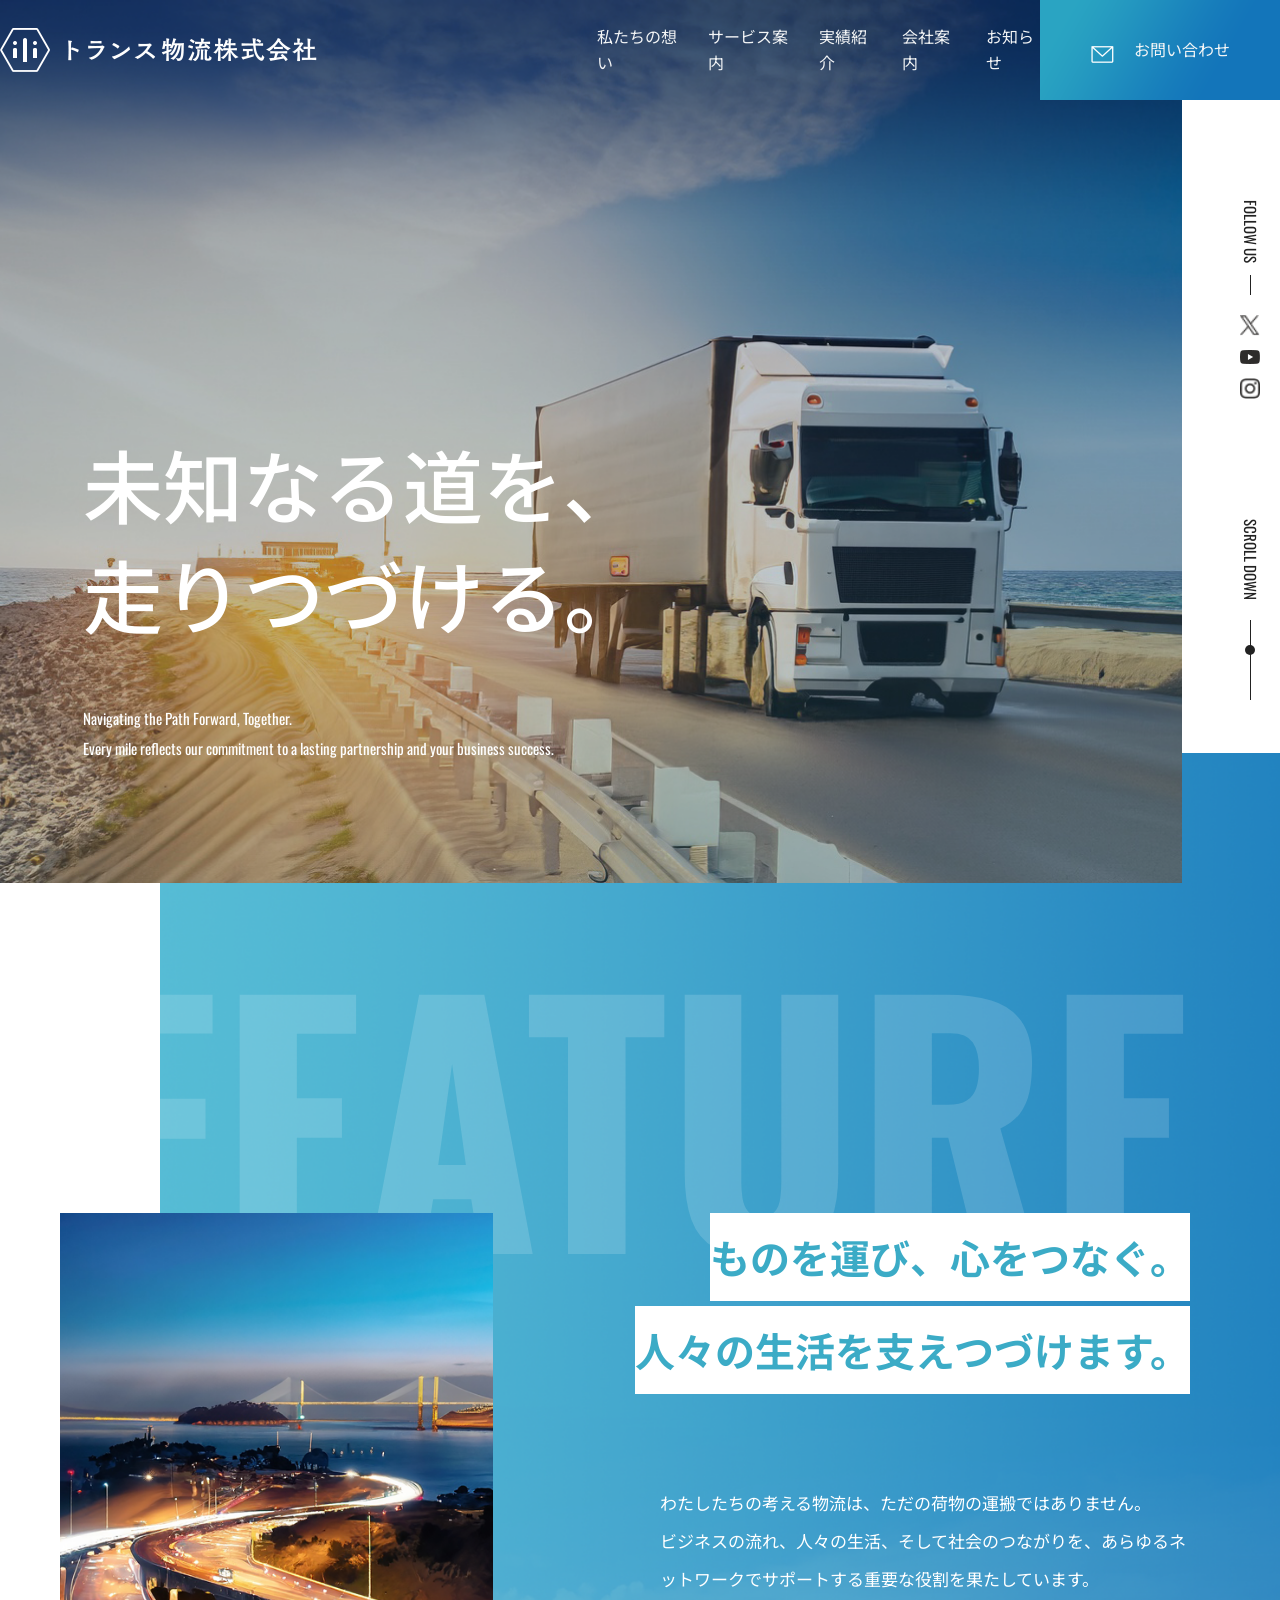
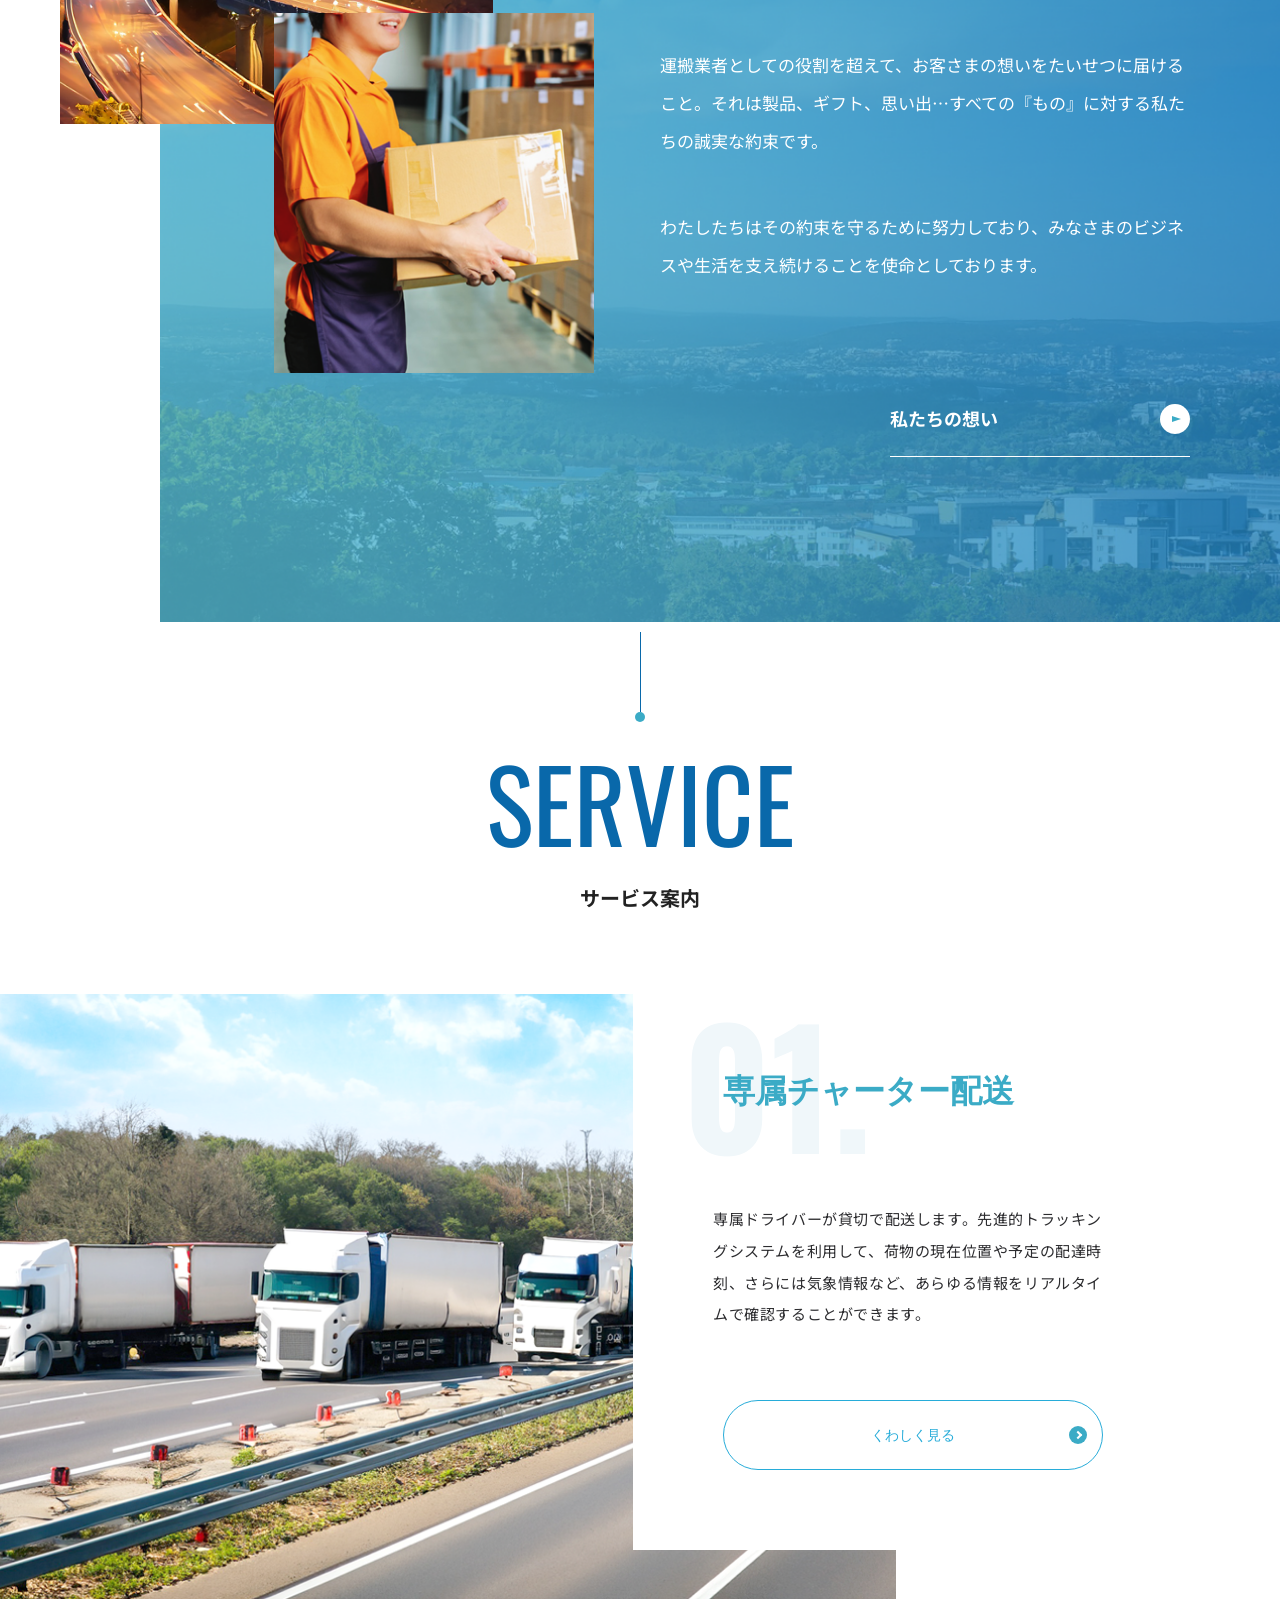
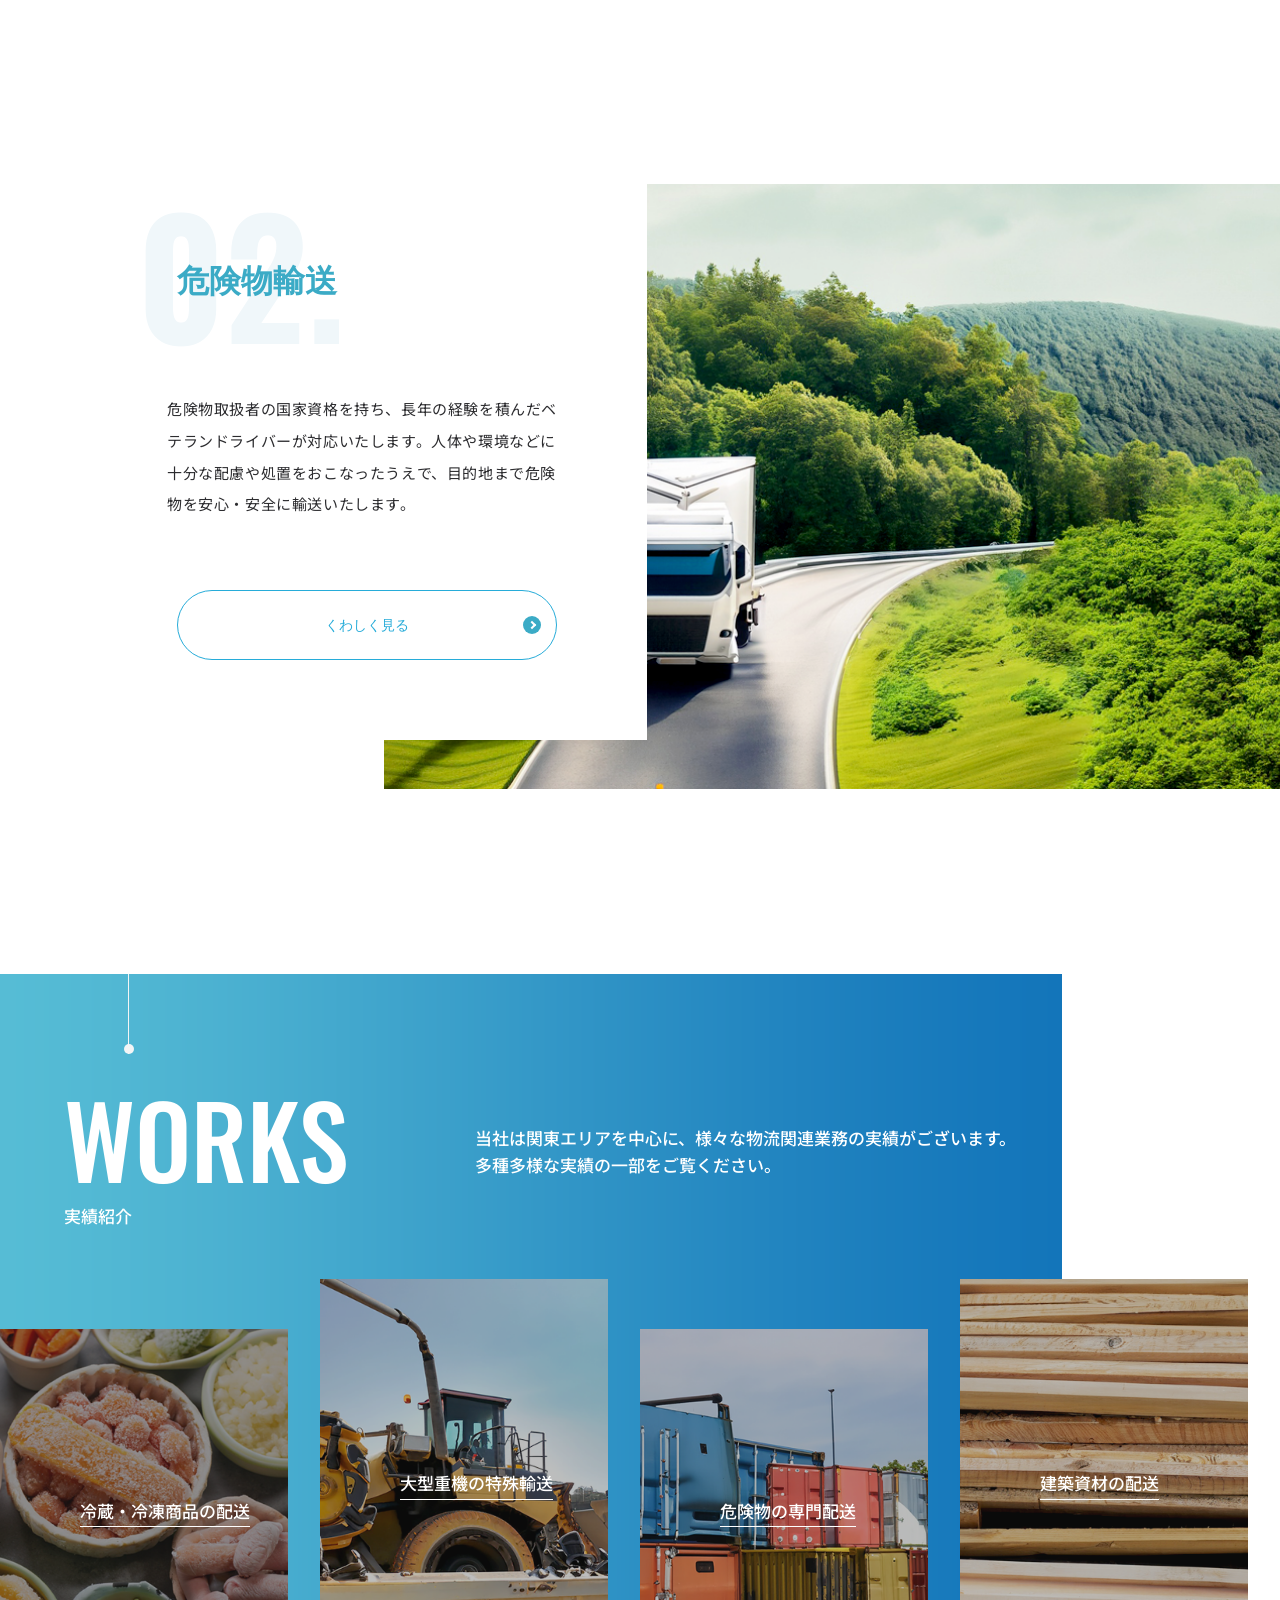
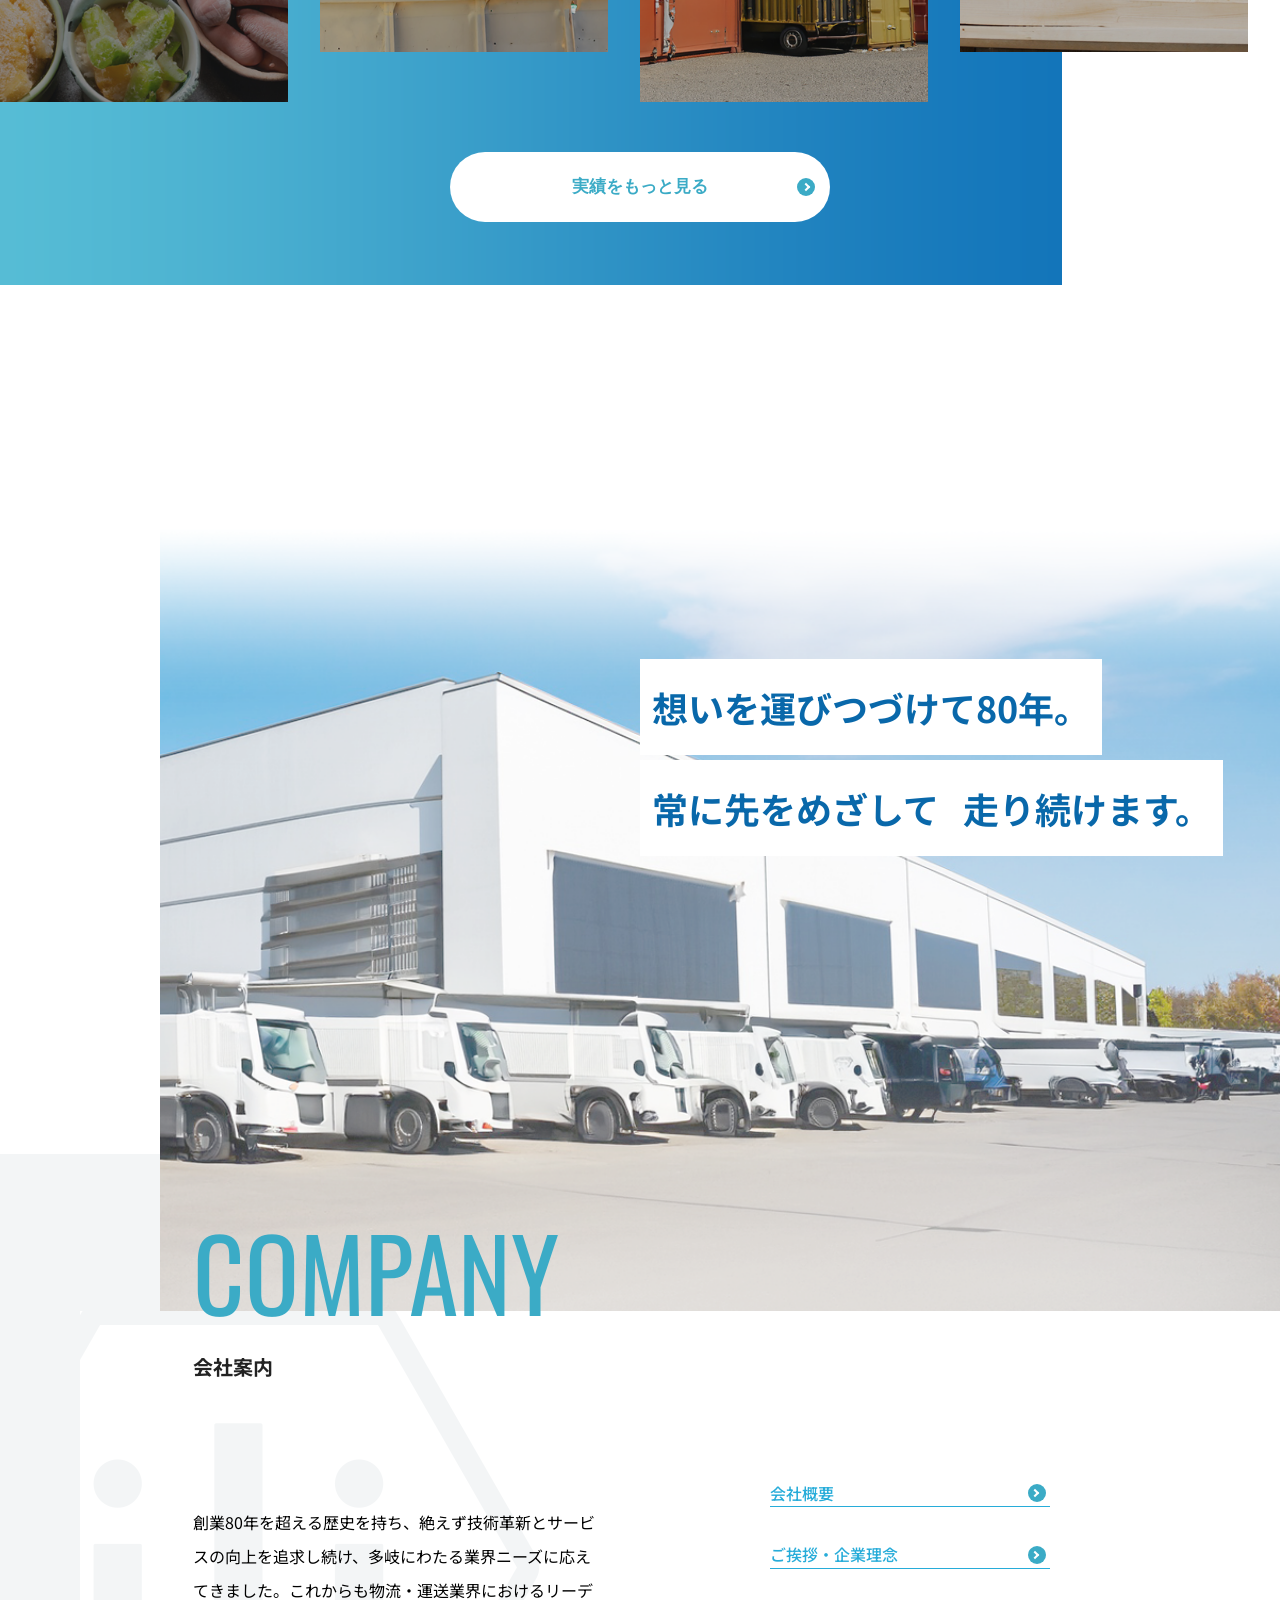
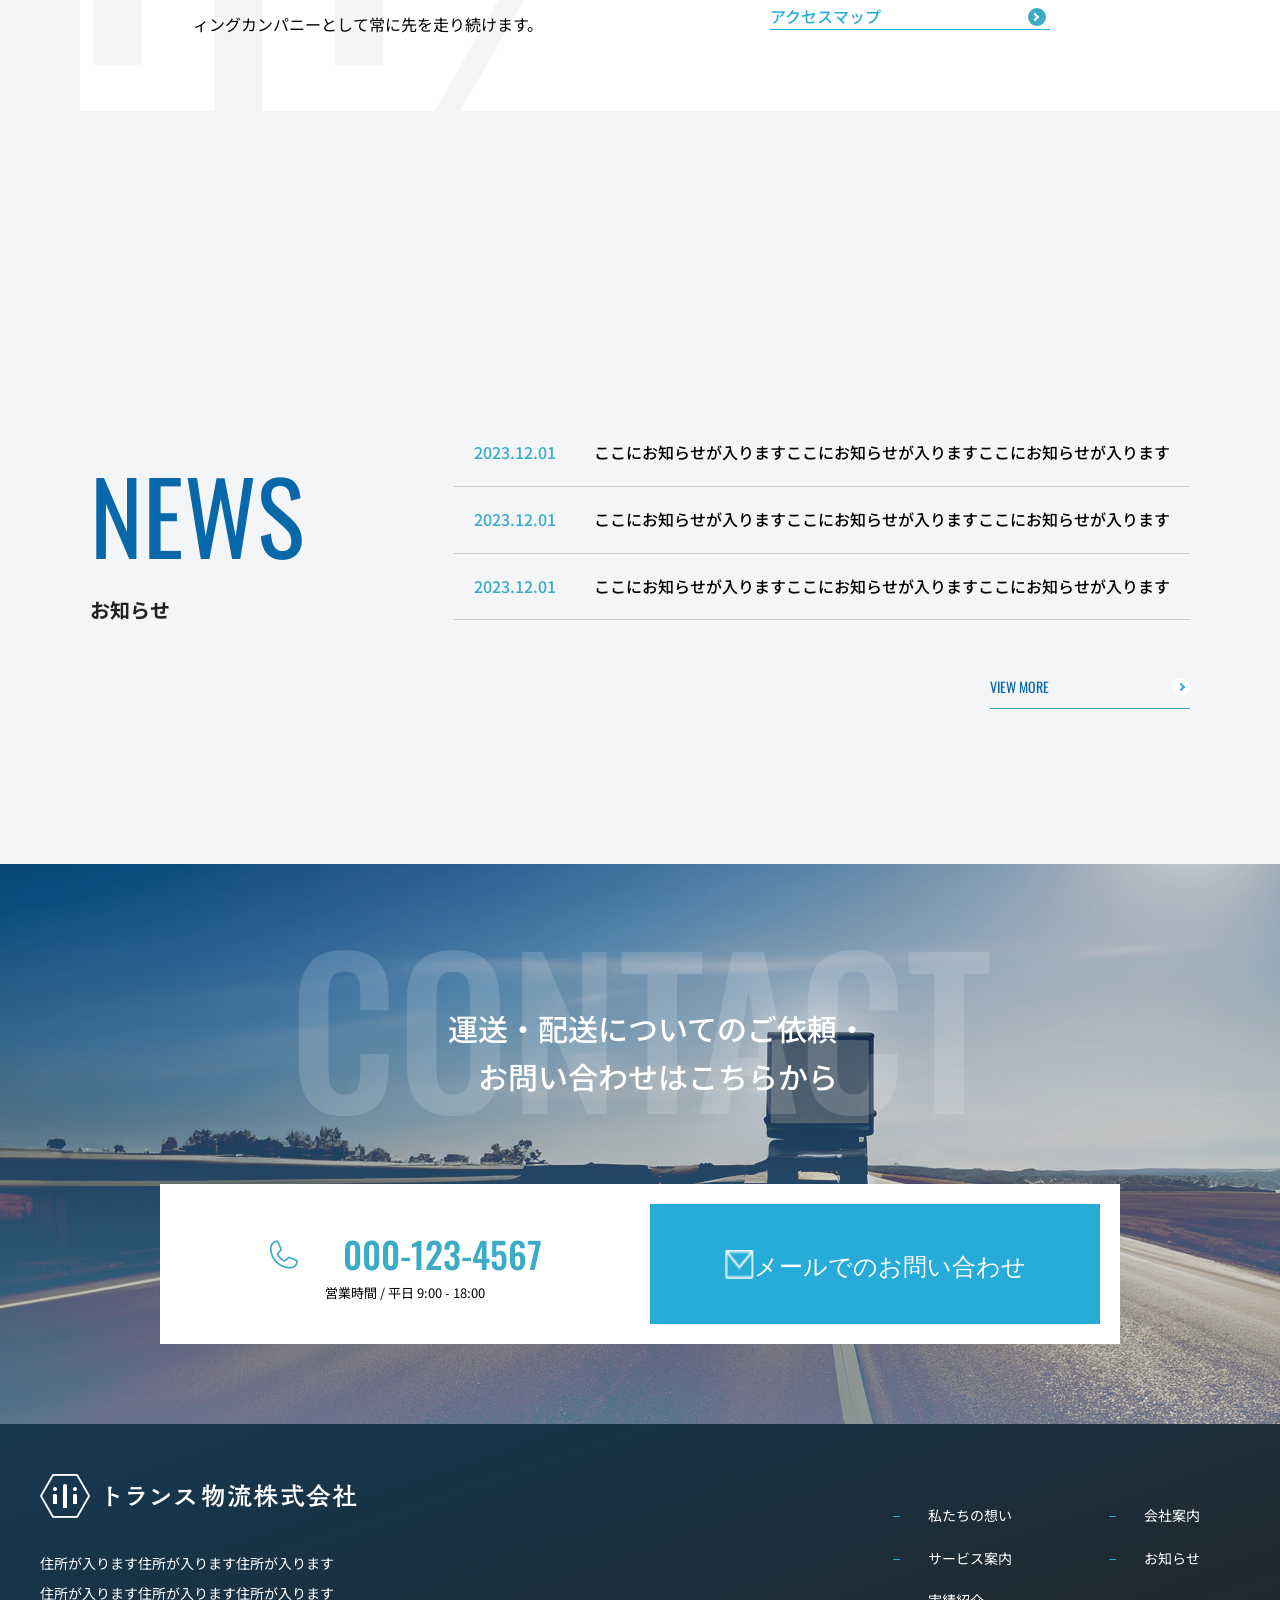
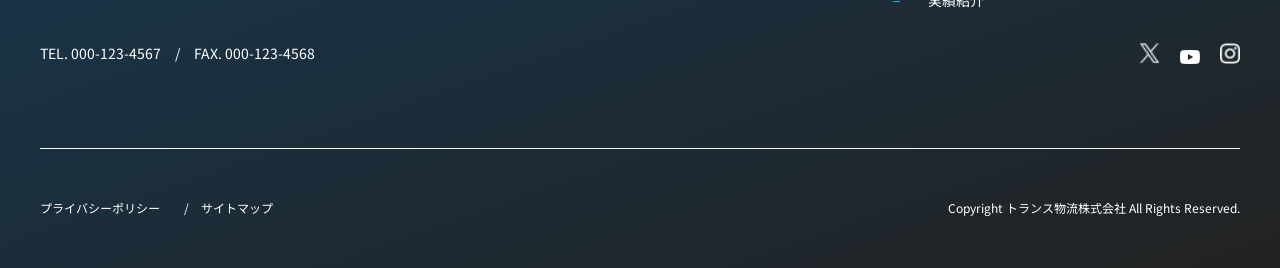
==== commit 8e129000: "修正" ====
--- a/index.html
+++ b/index.html
@@ -47,7 +47,7 @@
     </div>
   </div>
 
-    <section class= "feature">
+    <section id="feature" class= "feature">
     <div class="feature_inner">
       <h2 class="heading_h2 fade-up">FEATURE</h2>
     <div class="feature_img-area">
@@ -76,7 +76,7 @@
               </p>
     </div>
                 <div class="feature__btn btn-border">
-              <a href="">私たちの想い</a>
+              <a href="./404.html">私たちの想い</a>
             </div>
     </div>
     </div>
@@ -84,7 +84,7 @@
 
           <div class="scrolldown2"><span></span></div>
 
-              <section class="service_section">
+              <section id="service" class="service_section">
           <h2 class="heading__h2 fade-up">SERVICE<span>サービス案内</span></h2>
       <ol class="service_list">
         <li class="service_item">
@@ -97,7 +97,7 @@
                 専属ドライバーが貸切で配送します。先進的トラッキングシステムを利用して、荷物の現在位置や予定の配達時刻、さらには気象情報など、あらゆる情報をリアルタイムで確認することができます。
               </p>
               <div class="service_btn">
-                <a href="#" class="arrow3">くわしく見る</a>
+                <a href="./404.html" class="arrow3">くわしく見る</a>
               </div>
           </div>
         </li>
@@ -111,14 +111,14 @@
                 危険物取扱者の国家資格を持ち、長年の経験を積んだベテランドライバーが対応いたします。人体や環境などに十分な配慮や処置をおこなったうえで、目的地まで危険物を安心・安全に輸送いたします。
               </p>
               <div class="service_btn">
-                <a href="#" class="arrow3">くわしく見る</a>
+                <a href="./404.html" class="arrow3">くわしく見る</a>
               </div>
           </div>
         </li>
       </ol>
     </section>
 
-        <section class="work_section">
+        <section id="work" class="work_section">
     <div class="scrolldown3"><span></span></div>
     <div class="work_flex">
       <div class="work_heading">
@@ -147,12 +147,12 @@
           </div>
         </div>
                   <div class="work_link">
-          <a href="#" class="arrow3">実績をもっと見る</a>
+          <a href="./404.html" class="arrow3">実績をもっと見る</a>
           </div>
     </section>
 
     
-    <section class="company_section">
+    <section id="company" class="company_section">
       <div class="bg_img img-zoom">
         <img src=".//pc_img/bg_company.png" alt="">
       </div>
@@ -172,34 +172,34 @@
               創業80年を超える歴史を持ち、絶えず技術革新とサービスの向上を追求し続け、多岐にわたる業界ニーズに応えてきました。これからも物流・運送業界におけるリーディングカンパニーとして常に先を走り続けます。
             </p>
               <div class="company_inner_right">
-                <div class="company_flex"><a href="#">会社概要</a><a href="#" class="arrow2"></a></div>
-                <div class="company_flex"><a href="#">ご挨拶・企業理念</a><a href="#" class="arrow2"></a></div>
-                <div class="company_flex"><a href="#">アクセスマップ</a><a href="#" class="arrow2"></a></div>
+                <div class="company_flex"><a href="./404.html">会社概要</a><a href="./404.html" class="arrow2"></a></div>
+                <div class="company_flex"><a href="./404.html">ご挨拶・企業理念</a><a href="./404.html" class="arrow2"></a></div>
+                <div class="company_flex"><a href="./404.html">アクセスマップ</a><a href="./404.html" class="arrow2"></a></div>
               </div>
             </div>
           </div>
     </section>
 
-            <section class="news_section">
+            <section id="news" class="news_section">
           <div class="news_inner">
             <div class="news">
               <h2 class="heading__h2 fade-up">NEWS<span>お知らせ</span></h2>
         <div class="new_box">
            <ul class="news-list">
     <li class="item">
-        <a href="#">
+        <a href="./404.html">
             <p class="date">2023.12.01</p>
             <p class="title">ここにお知らせが入りますここにお知らせが入りますここにお知らせが入ります</p>
         </a>
     </li>
     <li class="item">
-        <a href="#">
+        <a href="./404.html">
             <p class="date">2023.12.01</p>
             <p class="title">ここにお知らせが入りますここにお知らせが入りますここにお知らせが入ります</p>
         </a>
     </li>
     <li class="item">
-        <a href="#">
+        <a href="./404.html">
             <p class="date">2023.12.01</p>
             <p class="title">ここにお知らせが入りますここにお知らせが入りますここにお知らせが入ります</p>
         </a>
@@ -209,7 +209,7 @@
 
                 </div>
         <div class="new_link">
-        <a href="#" class="arrow">VIEW MORE</a>
+        <a href="./404.html" class="arrow">VIEW MORE</a>
       </div>
       </div>
     </section>
@@ -229,7 +229,7 @@
             </div>
             <p class="contact_inner_text">営業時間 / 平日 9:00 - 18:00</p>
           </div>
-        <a href="#" class="contact_inner_right">
+        <a href="./404.html" class="contact_inner_right">
           <img src="./pc_img/icon_mail.png" alt="">
             <p>メールでのお問い合わせ</p>
         </a>
--- a/css/style.css
+++ b/css/style.css
@@ -1187,21 +1187,28 @@
   text-align: left;
 }
 .work_flex_wrap {
+  width: 100%;
+  max-width: 100%;
   flex-direction: column;
   gap: 12px;
+  align-items: center;
+  margin: 0 auto;
 }
 .work_item{
   margin-top: 0;
 }
 
   .work_contents {
-    width: 100%;
-    position: relative;
+  width: 100%;
+  max-width: 100%;
+  display: flex;
+  justify-content: center;
   }
 
   .work_contents img {
     width: 100%;
-    height: 230px;
+    max-width: 520px;       /* 追加：必要に応じて調整 */
+    height: 300px;
     object-fit: cover;
     display: block;
   }
